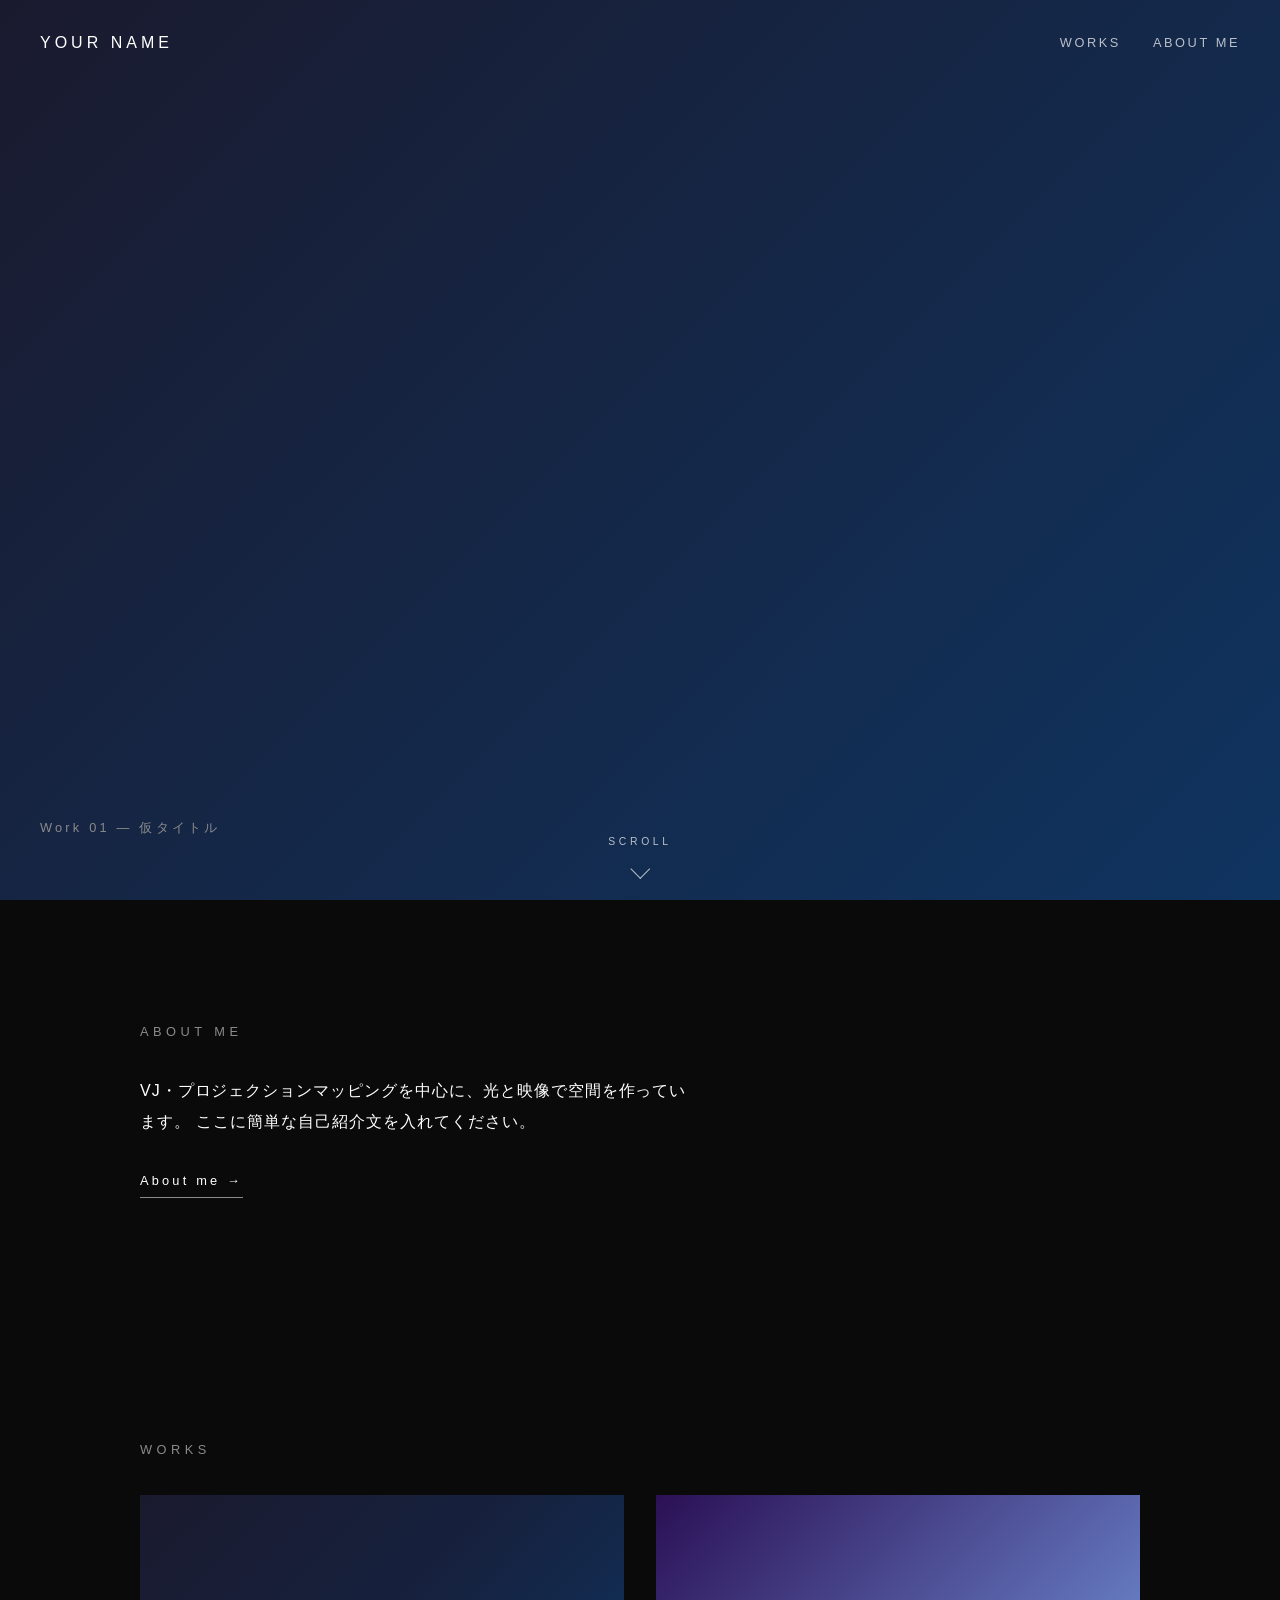
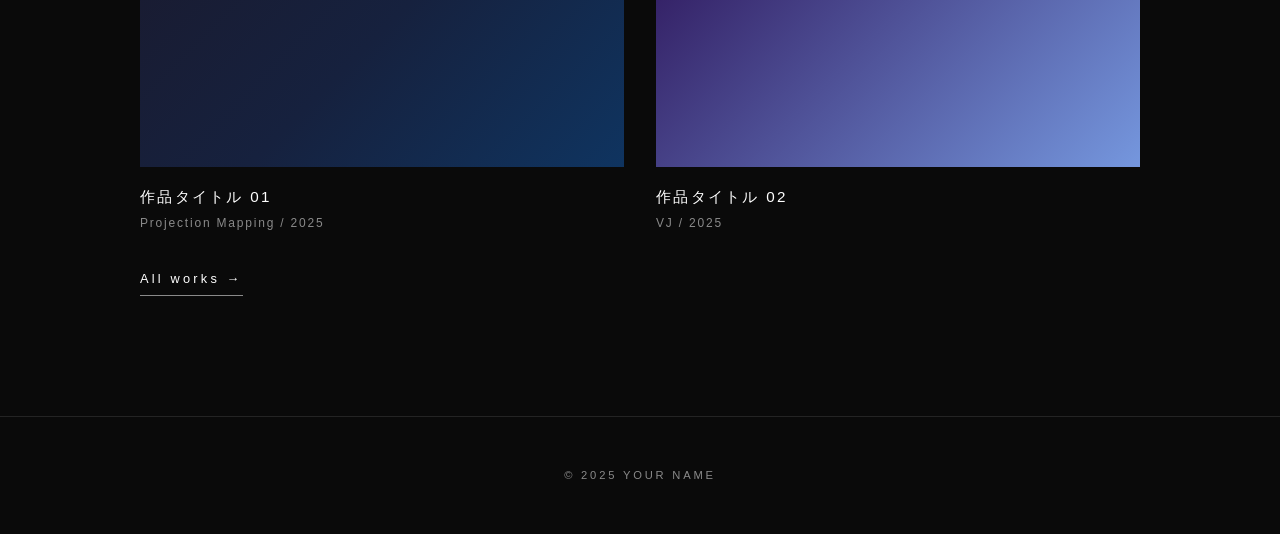
==== index.html @ 21ed49b5 "Add portfolio site (VJ / projection mapping) Co-Authored-By: Claude Sonnet 5.5 <noreply@anthropic.co" ====
<!DOCTYPE html>
<html lang="ja">
<head>
  <meta charset="UTF-8">
  <meta name="viewport" content="width=device-width, initial-scale=1">
  <!-- ▼ ページタイトル（ブラウザのタブに表示） -->
  <title>YOUR NAME | VJ / Projection Mapping / Art</title>
  <link rel="stylesheet" href="style.css">
</head>
<body>

  <!-- ===== ヘッダー =====
       名前とメニュー。名前は全ページ共通なので、変えるときは3ファイルとも直してください -->
  <header class="site-header">
    <a href="index.html" class="site-name">YOUR NAME</a>
    <nav class="site-nav">
      <a href="works.html">Works</a>
      <a href="about.html">About me</a>
    </nav>
  </header>

  <!-- ===== ヒーロー（スライド） =====
       スライドを増やすときは <div class="slide"> ～ </div> をコピーして追加。
       最初の1枚だけ class に "active" を付けます。
       本物の画像にするなら style の background を
       background: url("images/slide1.jpg") center/cover;
       に差し替えてください。 -->
  <section class="hero">
    <div class="slide active" style="background: linear-gradient(135deg, #1a1a2e, #0f3460);">
      <p class="slide-caption">Work 01 — 仮タイトル</p>
    </div>
    <div class="slide" style="background: linear-gradient(135deg, #2b1055, #7597de);">
      <p class="slide-caption">Work 02 — 仮タイトル</p>
    </div>
    <div class="slide" style="background: linear-gradient(135deg, #000000, #434343);">
      <p class="slide-caption">Work 03 — 仮タイトル</p>
    </div>

    <!-- スクロールを促す表示。クリックで次のセクションへ移動します。
         文字を変えるときは "Scroll" の部分を書き換えてください -->
    <a href="#about" class="scroll-hint" aria-label="下にスクロール">
      <span>Scroll</span>
      <span class="scroll-arrow"></span>
    </a>
  </section>

  <main>
    <!-- ===== 自己紹介（短め） ===== -->
    <section class="section" id="about">
      <h2 class="section-title">About me</h2>
      <!-- ▼ ここの文章を自分の紹介文に書き換え -->
      <p>
        VJ・プロジェクションマッピングを中心に、光と映像で空間を作っています。
        ここに簡単な自己紹介文を入れてください。
      </p>
      <a href="about.html" class="more-link">About me →</a>
    </section>

    <!-- ===== Works（抜粋） ===== -->
    <section class="section">
      <h2 class="section-title">Works</h2>
      <div class="works-grid">
        <!-- 作品を増やすときは <a class="work-card"> ～ </a> をコピー -->
        <!-- href の ?id= は works-data.js の id に合わせます -->
        <a href="work.html?id=work-01" class="work-card">
          <div class="work-thumb"><div class="ph-1"></div></div>
          <p class="work-title">作品タイトル 01</p>
          <p class="work-meta">Projection Mapping / 2025</p>
        </a>
        <a href="work.html?id=work-02" class="work-card">
          <div class="work-thumb"><div class="ph-2"></div></div>
          <p class="work-title">作品タイトル 02</p>
          <p class="work-meta">VJ / 2025</p>
        </a>
      </div>
      <a href="works.html" class="more-link">All works →</a>
    </section>
  </main>

  <footer class="site-footer">
    <!-- ▼ コピーライトの名前を変更 -->
    © 2025 YOUR NAME
  </footer>

  <script src="script.js"></script>
</body>
</html>
---- style.css ----
/* ==========================================================
   共通スタイル（全ページで読み込まれます）
   ========================================================== */

/* ---------- 色・フォントの設定 ----------
   ここを書き換えるとサイト全体の雰囲気が変わります */
:root {
  --bg: #0a0a0a;        /* 背景色 */
  --text: #ffffff;      /* 文字色 */
  --muted: #8a8a8a;     /* 薄い文字色（補足テキスト用） */
  --line: #242424;      /* 区切り線の色 */
  --max-width: 1080px;  /* コンテンツの最大幅 */
}

* { box-sizing: border-box; margin: 0; padding: 0; }

body {
  background: var(--bg);
  color: var(--text);
  font-family: "Helvetica Neue", Arial, "Hiragino Sans", "Yu Gothic", sans-serif;
  font-weight: 300;
  line-height: 1.9;
  letter-spacing: 0.06em;
}

a { color: inherit; text-decoration: none; }
img { max-width: 100%; display: block; }

/* ---------- ヘッダー ---------- */
.site-header {
  position: absolute;      /* ヒーローの上に重ねる */
  top: 0; left: 0; right: 0;
  z-index: 10;
  display: flex;
  justify-content: space-between;
  align-items: center;
  padding: 28px 40px;
}
/* 下層ページ（works / about）ではヘッダーを通常配置にする */
.site-header.static { position: static; }

.site-name { font-size: 1rem; letter-spacing: 0.25em; }

.site-nav { display: flex; gap: 32px; }
.site-nav a {
  font-size: 0.8rem;
  letter-spacing: 0.2em;
  text-transform: uppercase;
  opacity: 0.7;
  transition: opacity 0.3s;
}
.site-nav a:hover, .site-nav a.current { opacity: 1; }

/* ---------- ヒーロー（スライド） ---------- */
.hero {
  position: relative;
  height: 100vh;
  min-height: 480px;
  overflow: hidden;
}
.slide {
  position: absolute;
  inset: 0;
  opacity: 0;
  transition: opacity 2s ease;   /* フェードの速さ */
  display: flex;
  align-items: flex-end;
  padding: 0 40px 60px;
}
.slide.active { opacity: 1; }

.slide-caption { font-size: 0.8rem; letter-spacing: 0.25em; color: var(--muted); }

/* ---------- スクロール誘導 ----------
   ヒーロー下部中央に「Scroll」と下向き矢印を表示（矢印が上下にふわっと動く） */
html { scroll-behavior: smooth; }  /* クリック時になめらかに移動 */

.scroll-hint {
  position: absolute;
  bottom: 24px;
  left: 50%;
  transform: translateX(-50%);
  z-index: 5;
  display: flex;
  flex-direction: column;
  align-items: center;
  gap: 10px;
  font-size: 0.65rem;
  letter-spacing: 0.35em;
  text-transform: uppercase;
  opacity: 0.7;
}
.scroll-arrow {
  width: 14px;                /* 矢印の大きさ */
  height: 14px;
  border-right: 1px solid var(--text);
  border-bottom: 1px solid var(--text);
  transform: rotate(45deg);   /* 下向きの「V」型にする */
  animation: scroll-bounce 2s ease-in-out infinite;  /* 2s = 動く速さ */
}
@keyframes scroll-bounce {
  0%, 100% { transform: translateY(0) rotate(45deg); opacity: 0.3; }
  50%      { transform: translateY(8px) rotate(45deg); opacity: 1; }
}

/* ---------- セクション共通 ---------- */
.section {
  max-width: var(--max-width);
  margin: 0 auto;
  padding: 120px 40px;
}
.section-title {
  font-size: 0.8rem;
  font-weight: 400;
  letter-spacing: 0.35em;
  text-transform: uppercase;
  color: var(--muted);
  margin-bottom: 32px;
}
.section p { max-width: 560px; }

/* 「もっと見る」リンク */
.more-link {
  display: inline-block;
  margin-top: 32px;
  font-size: 0.8rem;
  letter-spacing: 0.25em;
  padding-bottom: 4px;
  border-bottom: 1px solid var(--muted);
  transition: border-color 0.3s;
}
.more-link:hover { border-color: var(--text); }

/* ---------- 作品グリッド（2列） ---------- */
.works-grid {
  display: grid;
  grid-template-columns: repeat(2, 1fr);  /* ← 列数を変えるならここ */
  gap: 48px 32px;
}
.work-thumb {
  aspect-ratio: 16 / 9;
  overflow: hidden;
}
.work-thumb > * { transition: transform 0.8s ease; }
.work-card:hover .work-thumb > * { transform: scale(1.04); }

.work-title { margin-top: 16px; font-size: 0.95rem; letter-spacing: 0.15em; }
.work-meta  { font-size: 0.75rem; color: var(--muted); letter-spacing: 0.15em; }

/* 仮画像のグラデーション（本物の画像を入れたら不要） */
.ph-1 { width: 100%; height: 100%; background: linear-gradient(135deg, #1a1a2e, #16213e 50%, #0f3460); }
.ph-2 { width: 100%; height: 100%; background: linear-gradient(135deg, #2b1055, #7597de); }
.ph-3 { width: 100%; height: 100%; background: linear-gradient(135deg, #000000, #434343); }

/* ---------- Works：カテゴリリンクとセクション ---------- */
.category-nav {
  display: flex;
  flex-wrap: wrap;
  gap: 12px 32px;
  margin-bottom: 80px;
  padding-bottom: 24px;
  border-bottom: 1px solid var(--line);
}
.category-nav a {
  font-size: 0.8rem;
  letter-spacing: 0.2em;
  color: var(--muted);
  transition: color 0.3s;
}
.category-nav a:hover { color: var(--text); }

.works-section { margin-bottom: 120px; }

/* ---------- 作品詳細ページ ---------- */
#work-detail { padding-top: 40px; }   /* ページ上部の余白（詰めて1画面に収める） */
.detail-title { margin: 8px 0 24px; }

/* 映像（16:9の枠） */
.detail-video { aspect-ratio: 16 / 9; background: #111; margin-bottom: 24px; }

/* PC表示：画面の高さに合わせて映像を小さくし、
   作品名・映像・Period・Client が1画面に収まるようにする。
   340px は「映像以外の部分の高さ」の目安。Periodが見切れるなら大きく、
   映像をもっと大きくしたいなら小さくしてください。480px は映像の最小幅 */
@media (min-width: 900px) {
  .detail-video { width: min(100%, max(480px, calc((100vh - 340px) * 16 / 9))); }
}
.detail-video iframe { width: 100%; height: 100%; border: 0; }
.video-empty {
  height: 100%;
  display: flex;
  align-items: center;
  justify-content: center;
  font-size: 0.75rem;
  letter-spacing: 0.3em;
  color: var(--muted);
}

/* 時期・クライアント */
.detail-info {
  display: flex;
  flex-wrap: wrap;
  gap: 24px 64px;
  margin-bottom: 96px;
  padding-bottom: 32px;
  border-bottom: 1px solid var(--line);
}
.detail-info dt { font-size: 0.7rem; letter-spacing: 0.3em; color: var(--muted); text-transform: uppercase; }
.detail-info dd { font-size: 0.95rem; }

.detail-desc p + p { margin-top: 1.2em; }

/* 写真（2列。1列にしたいときは 1fr だけにする） */
.detail-photos {
  display: grid;
  grid-template-columns: repeat(2, 1fr);
  gap: 16px;
}
.detail-photos img,
.detail-photos > div { width: 100%; aspect-ratio: 3 / 2; object-fit: cover; }

/* 使用スキルのタグ */
.tag-list { list-style: none; display: flex; flex-wrap: wrap; gap: 12px; }
.tag-list li {
  font-size: 0.8rem;
  padding: 4px 16px;
  border: 1px solid var(--line);
  letter-spacing: 0.15em;
}

/* 前後の作品へのリンク */
.detail-nav {
  display: flex;
  justify-content: space-between;
  gap: 16px;
  margin-top: 120px;
  padding-top: 32px;
  border-top: 1px solid var(--line);
  font-size: 0.8rem;
  letter-spacing: 0.15em;
}
.detail-nav a { color: var(--muted); transition: color 0.3s; }
.detail-nav a:hover { color: var(--text); }

/* ---------- 下層ページの見出し ---------- */
.page-title {
  font-size: 1.6rem;
  font-weight: 300;
  letter-spacing: 0.3em;
  margin-bottom: 64px;
}

/* ---------- About：スキル一覧 ---------- */
.skill-list { list-style: none; border-top: 1px solid var(--line); max-width: 560px; }
.skill-list li {
  display: flex;
  justify-content: space-between;
  padding: 16px 0;
  border-bottom: 1px solid var(--line);
  font-size: 0.9rem;
}
.skill-list span { color: var(--muted); font-size: 0.8rem; }

.about-block { margin-bottom: 96px; }

/* ---------- フッター ---------- */
.site-footer {
  padding: 48px 40px;
  text-align: center;
  font-size: 0.7rem;
  letter-spacing: 0.25em;
  color: var(--muted);
  border-top: 1px solid var(--line);
}

/* ---------- スマホ対応 ---------- */
@media (max-width: 640px) {
  .site-header { padding: 20px; }
  .site-nav { gap: 20px; }
  .section { padding: 80px 20px; }
  .slide { padding: 0 20px 40px; }
  .works-grid { grid-template-columns: 1fr; }  /* スマホでは1列 */
  .detail-photos { grid-template-columns: 1fr; }
  .detail-nav { flex-direction: column; text-align: center; }
}
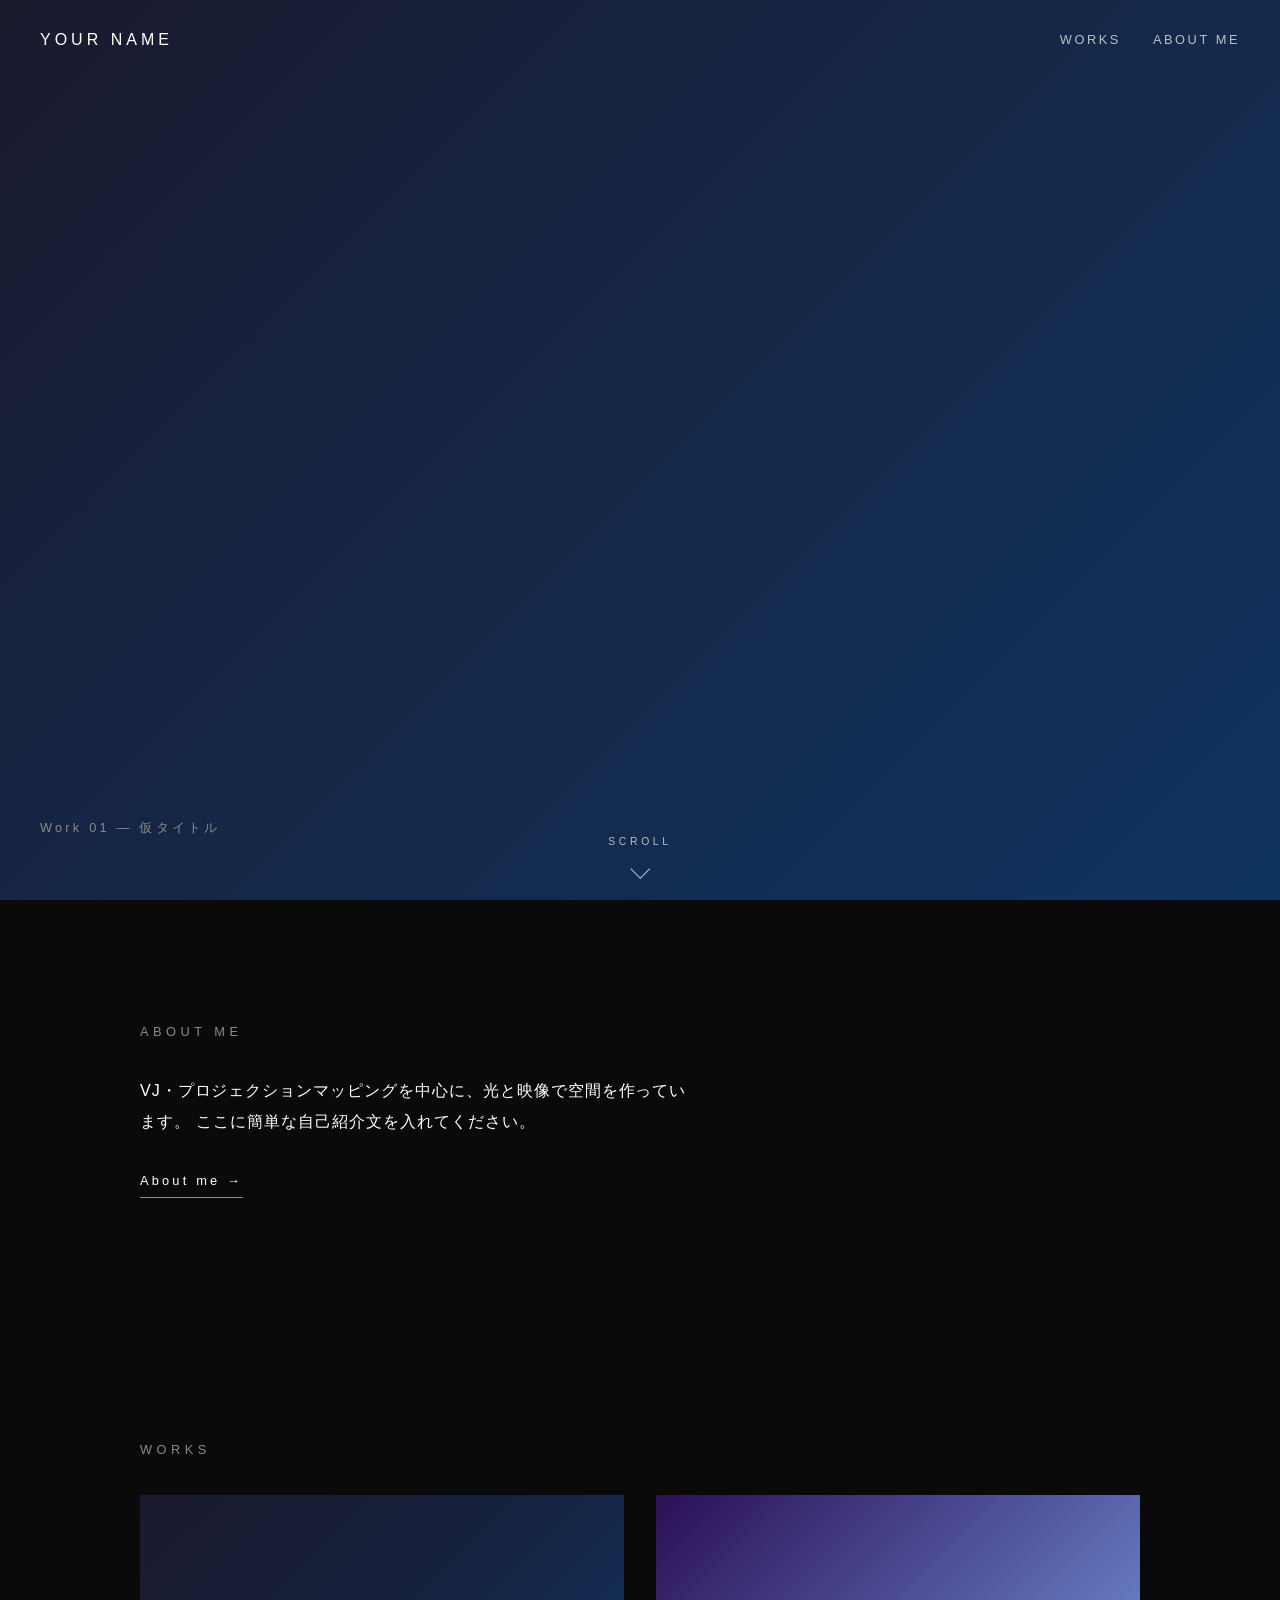
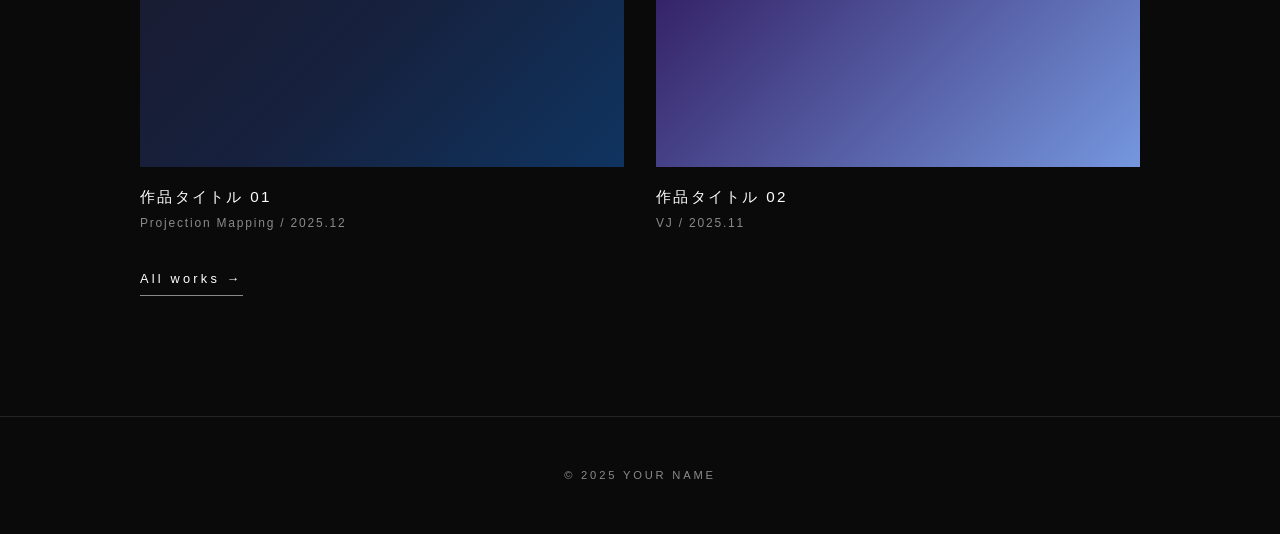
==== commit b3edebde: "Add detail pages, fixed header, hamburger menu, data-driven images - Works: one-screen fit, category" ====
--- a/index.html
+++ b/index.html
@@ -10,31 +10,23 @@
 <body>
 
   <!-- ===== ヘッダー =====
-       名前とメニュー。名前は全ページ共通なので、変えるときは3ファイルとも直してください -->
+       名前とメニュー。名前は全ページ共通なので、変えるときは index / works / about / work の4ファイルとも直してください -->
   <header class="site-header">
     <a href="index.html" class="site-name">YOUR NAME</a>
     <nav class="site-nav">
       <a href="works.html">Works</a>
       <a href="about.html">About me</a>
     </nav>
+    <!-- ハンバーガーボタン（モバイルのみ表示） -->
+    <button class="menu-toggle" aria-label="メニューを開く" aria-expanded="false">
+      <span></span><span></span>
+    </button>
   </header>
 
   <!-- ===== ヒーロー（スライド） =====
-       スライドを増やすときは <div class="slide"> ～ </div> をコピーして追加。
-       最初の1枚だけ class に "active" を付けます。
-       本物の画像にするなら style の background を
-       background: url("images/slide1.jpg") center/cover;
-       に差し替えてください。 -->
+       スライドの中身（画像・キャプション）は works-data.js の SLIDES で編集します。
+       ここには書かなくてOK（script.js が自動で作ります） -->
   <section class="hero">
-    <div class="slide active" style="background: linear-gradient(135deg, #1a1a2e, #0f3460);">
-      <p class="slide-caption">Work 01 — 仮タイトル</p>
-    </div>
-    <div class="slide" style="background: linear-gradient(135deg, #2b1055, #7597de);">
-      <p class="slide-caption">Work 02 — 仮タイトル</p>
-    </div>
-    <div class="slide" style="background: linear-gradient(135deg, #000000, #434343);">
-      <p class="slide-caption">Work 03 — 仮タイトル</p>
-    </div>
 
     <!-- スクロールを促す表示。クリックで次のセクションへ移動します。
          文字を変えるときは "Scroll" の部分を書き換えてください -->
@@ -59,20 +51,9 @@
     <!-- ===== Works（抜粋） ===== -->
     <section class="section">
       <h2 class="section-title">Works</h2>
-      <div class="works-grid">
-        <!-- 作品を増やすときは <a class="work-card"> ～ </a> をコピー -->
-        <!-- href の ?id= は works-data.js の id に合わせます -->
-        <a href="work.html?id=work-01" class="work-card">
-          <div class="work-thumb"><div class="ph-1"></div></div>
-          <p class="work-title">作品タイトル 01</p>
-          <p class="work-meta">Projection Mapping / 2025</p>
-        </a>
-        <a href="work.html?id=work-02" class="work-card">
-          <div class="work-thumb"><div class="ph-2"></div></div>
-          <p class="work-title">作品タイトル 02</p>
-          <p class="work-meta">VJ / 2025</p>
-        </a>
-      </div>
+      <!-- 作品カードは works-data.js の WORKS の先頭から自動で表示されます
+           （表示する数は script.js の HOME_WORKS_COUNT） -->
+      <div class="works-grid" id="home-works"></div>
       <a href="works.html" class="more-link">All works →</a>
     </section>
   </main>
@@ -82,6 +63,8 @@
     © 2025 YOUR NAME
   </footer>
 
+  <script src="works-data.js"></script>
+  <script src="menu.js"></script>
   <script src="script.js"></script>
 </body>
 </html>
--- a/style.css
+++ b/style.css
@@ -10,6 +10,7 @@
   --muted: #8a8a8a;     /* 薄い文字色（補足テキスト用） */
   --line: #242424;      /* 区切り線の色 */
   --max-width: 1080px;  /* コンテンツの最大幅 */
+  --header-h: 80px;     /* 固定ヘッダーの高さ */
 }
 
 * { box-sizing: border-box; margin: 0; padding: 0; }
@@ -28,16 +29,24 @@
 
 /* ---------- ヘッダー ---------- */
 .site-header {
-  position: absolute;      /* ヒーローの上に重ねる */
+  position: fixed;         /* 画面上部に固定（スクロールしてもついてくる） */
   top: 0; left: 0; right: 0;
-  z-index: 10;
+  z-index: 100;
   display: flex;
   justify-content: space-between;
   align-items: center;
-  padding: 28px 40px;
-}
-/* 下層ページ（works / about）ではヘッダーを通常配置にする */
-.site-header.static { position: static; }
+  height: var(--header-h);
+  padding: 0 40px;
+  transition: background 0.4s;
+}
+/* トップページ：最初は透明でヒーローに重ね、スクロールしたら背景色が付く
+   （.scrolled は script.js が付け外しします） */
+.site-header.scrolled { background: rgba(10, 10, 10, 0.9); }
+
+/* 下層ページ（works / about / work）：常に背景色を付けて、下の内容が透けないようにする */
+.site-header.static { background: var(--bg); border-bottom: 1px solid var(--line); }
+/* 固定ヘッダーの高さ分、下層ページの本文を下げる */
+.site-header.static + main { margin-top: var(--header-h); }
 
 .site-name { font-size: 1rem; letter-spacing: 0.25em; }
 
@@ -50,6 +59,10 @@
   transition: opacity 0.3s;
 }
 .site-nav a:hover, .site-nav a.current { opacity: 1; }
+
+/* ---------- ハンバーガーメニュー ----------
+   PCでは非表示。スマホ幅（下の @media）で表示されます */
+.menu-toggle { display: none; }
 
 /* ---------- ヒーロー（スライド） ---------- */
 .hero {
@@ -170,6 +183,34 @@
 .category-nav a:hover { color: var(--text); }
 
 .works-section { margin-bottom: 120px; }
+
+/* カテゴリリンクで移動したとき、見出しの上に余白を残す
+   （数字を大きくすると余白が増えます） */
+.works-section { scroll-margin-top: calc(var(--header-h) + 60px); }  /* 固定ヘッダー分 + 余白 */
+
+/* ---------- Works：1画面に収める（PCのみ） ----------
+   最初の画面に「見出し・カテゴリリンク・All の1段目と2段目」が
+   ぴったり収まるようにサムネイルの高さを画面の高さから計算します。
+   --fit-offset は「サムネイル以外の部分の高さ」の合計（目安）。
+     ・2段目が画面からはみ出す → 数字を大きく（例 560px）
+     ・下に余白が余る           → 数字を小さく（例 460px）
+   140px は サムネイルの最低の高さ（小さい画面で潰れないように） */
+@media (min-width: 900px) {
+  .works-page { padding-top: 40px; }
+  .works-page .page-title { margin-bottom: 24px; }
+  .works-page .category-nav { margin-bottom: 32px; padding-bottom: 16px; }
+  .works-page #all .section-title { margin-bottom: 20px; }
+  .works-page #works-all { row-gap: 32px; }
+
+  .works-page #works-all {
+    --fit-offset: 510px;
+  }
+  .works-page #works-all .work-thumb {
+    aspect-ratio: auto;
+    height: max(140px, calc((100vh - var(--fit-offset)) / 2));
+  }
+  .works-page #works-all .work-thumb img { width: 100%; height: 100%; object-fit: cover; }
+}
 
 /* ---------- 作品詳細ページ ---------- */
 #work-detail { padding-top: 40px; }   /* ページ上部の余白（詰めて1画面に収める） */
@@ -275,8 +316,54 @@
 
 /* ---------- スマホ対応 ---------- */
 @media (max-width: 640px) {
-  .site-header { padding: 20px; }
-  .site-nav { gap: 20px; }
+  :root { --header-h: 64px; }
+  .site-header { padding: 0 20px; }
+
+  /* ハンバーガーボタン（2本線 → 開くと×になる） */
+  .menu-toggle {
+    display: block;
+    position: relative;
+    z-index: 2;              /* メニュー画面より手前に出す */
+    width: 32px;
+    height: 32px;
+    background: none;
+    border: 0;
+    cursor: pointer;
+  }
+  .menu-toggle span {
+    position: absolute;
+    left: 4px;
+    width: 24px;
+    height: 1px;
+    background: var(--text);
+    transition: transform 0.3s, top 0.3s;
+  }
+  .menu-toggle span:nth-child(1) { top: 12px; }
+  .menu-toggle span:nth-child(2) { top: 20px; }
+  .menu-toggle.open span:nth-child(1) { top: 16px; transform: rotate(45deg); }
+  .menu-toggle.open span:nth-child(2) { top: 16px; transform: rotate(-45deg); }
+
+  /* 名前もメニュー画面より手前に */
+  .site-name { position: relative; z-index: 2; }
+
+  /* メニュー本体：全画面に広がって中央にリンクを縦に並べる */
+  .site-nav {
+    position: fixed;
+    inset: 0;
+    z-index: 1;
+    flex-direction: column;
+    align-items: center;
+    justify-content: center;
+    gap: 40px;
+    background: var(--bg);
+    opacity: 0;
+    pointer-events: none;     /* 閉じている間はクリックを通す */
+    transition: opacity 0.4s;
+  }
+  .site-nav.open { opacity: 1; pointer-events: auto; }
+  .site-nav a { font-size: 1rem; opacity: 1; }
+
+  body.menu-open { overflow: hidden; }  /* メニュー表示中は背景をスクロールさせない */
   .section { padding: 80px 20px; }
   .slide { padding: 0 20px 40px; }
   .works-grid { grid-template-columns: 1fr; }  /* スマホでは1列 */
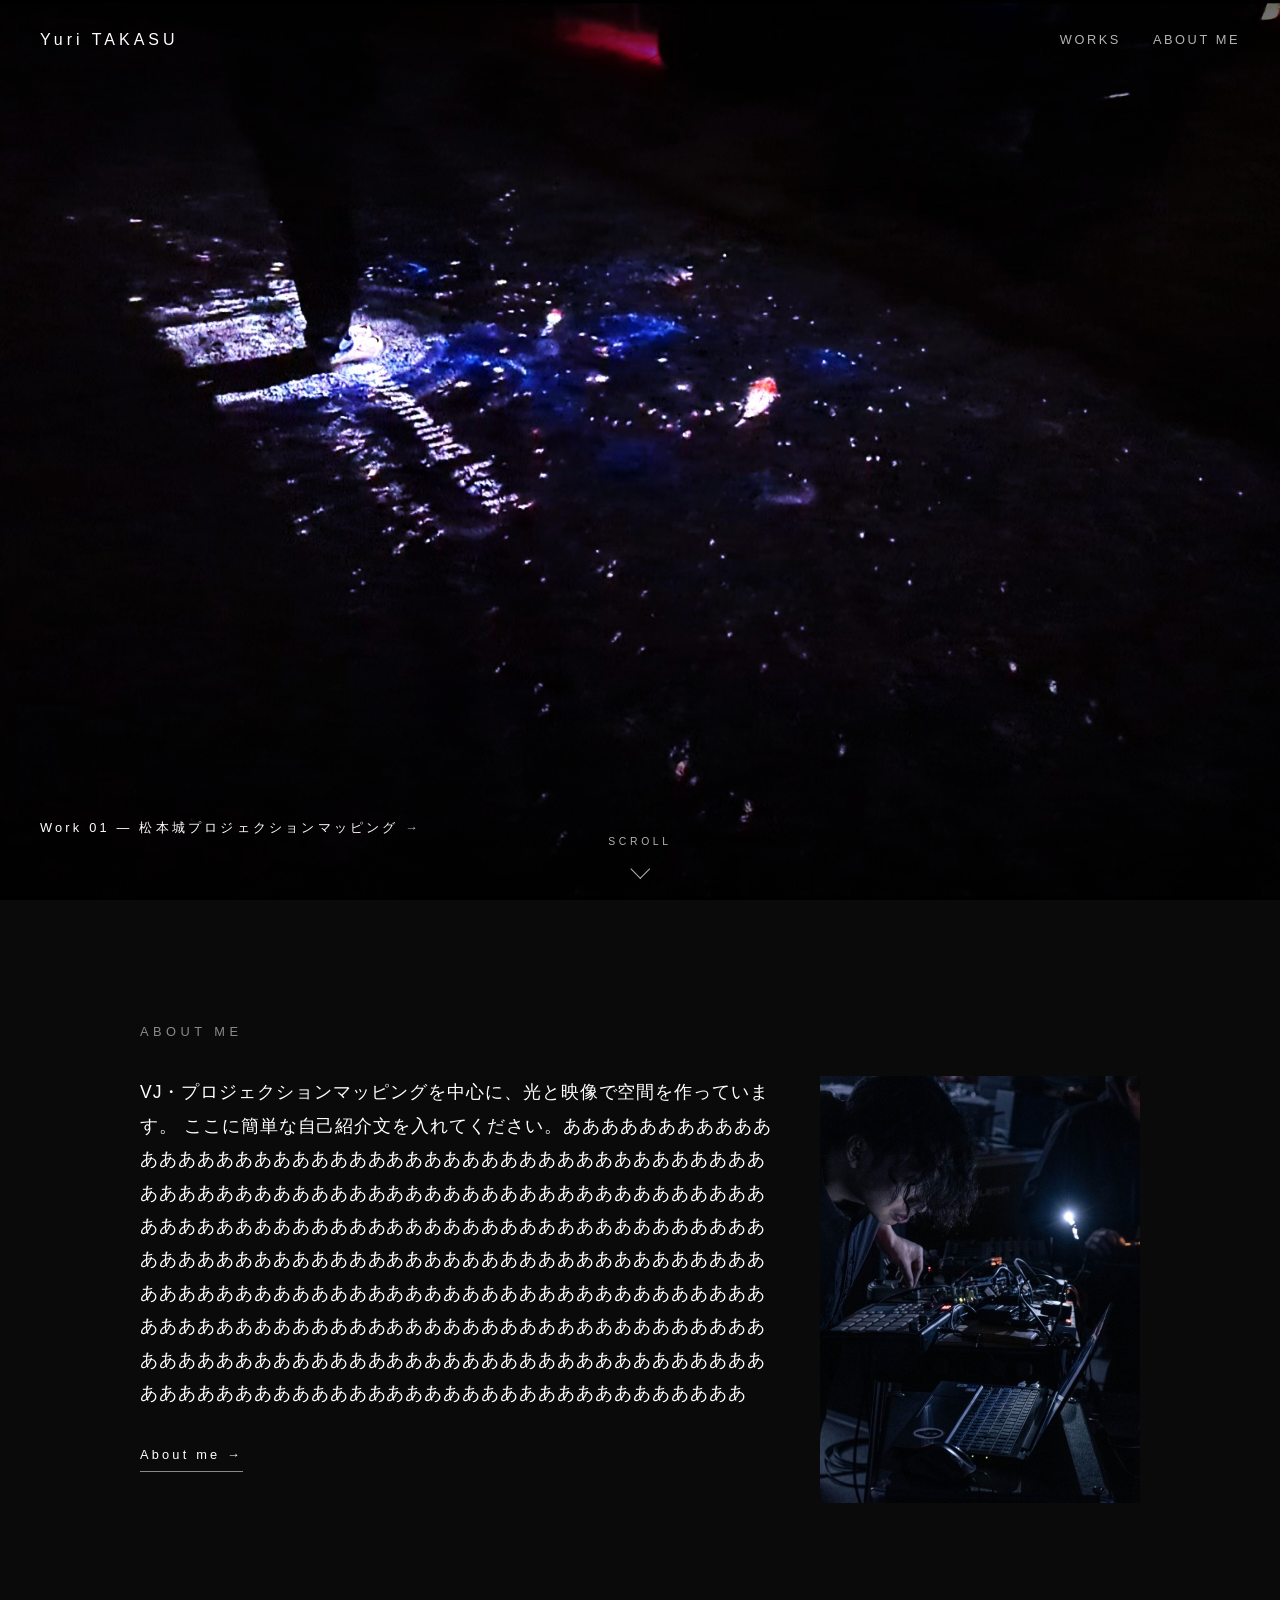
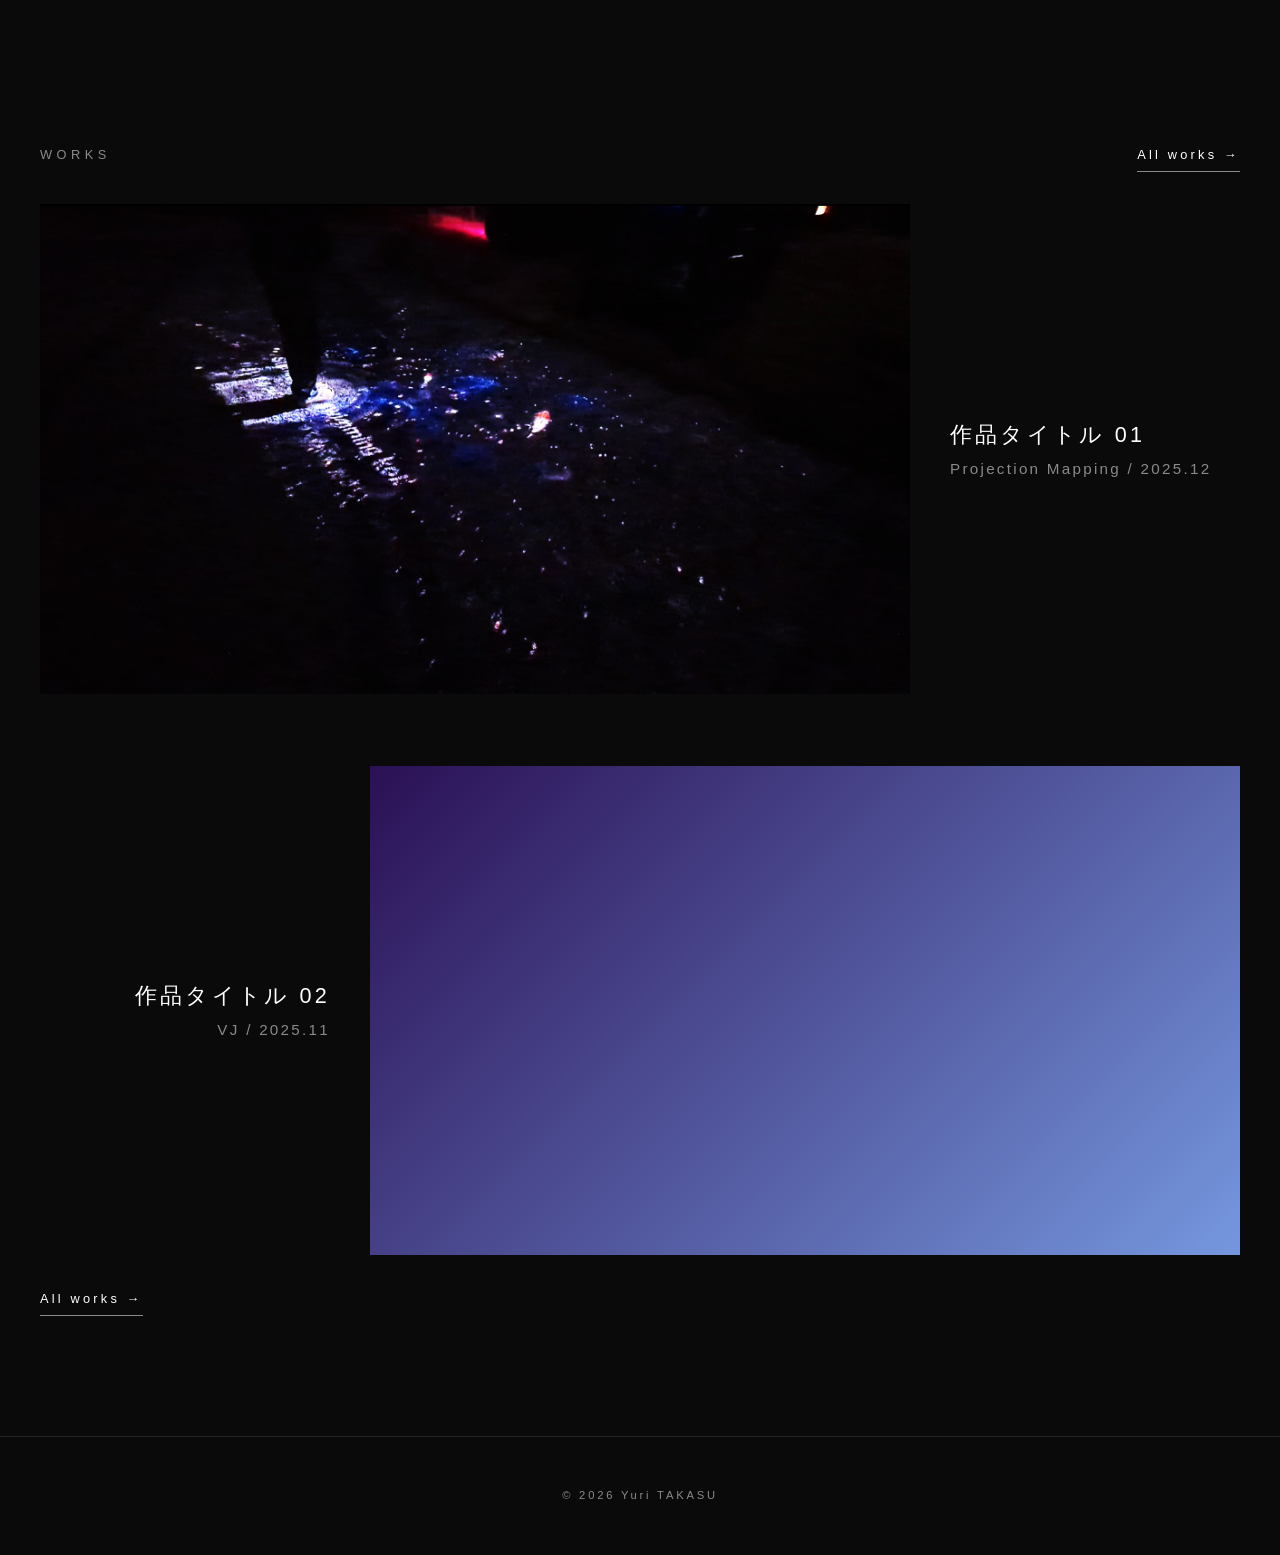
==== commit 9029f3c8: "Add site.js config, profile image, zigzag works on home, Type label - site.js: site name/year/taglin" ====
--- a/index.html
+++ b/index.html
@@ -4,15 +4,15 @@
   <meta charset="UTF-8">
   <meta name="viewport" content="width=device-width, initial-scale=1">
   <!-- ▼ ページタイトル（ブラウザのタブに表示） -->
-  <title>YOUR NAME | VJ / Projection Mapping / Art</title>
+  <title>YOUR NAME | VJ / Projection Mapping / Art</title>  <!-- 中身は site.js の name / tagline で置き換わります -->
   <link rel="stylesheet" href="style.css">
 </head>
 <body>
 
   <!-- ===== ヘッダー =====
-       名前とメニュー。名前は全ページ共通なので、変えるときは index / works / about / work の4ファイルとも直してください -->
+       名前とメニュー。名前は site.js の name で一括変更できます（ここは触らなくてOK） -->
   <header class="site-header">
-    <a href="index.html" class="site-name">YOUR NAME</a>
+    <a href="index.html" class="site-name" data-site="name">YOUR NAME</a>
     <nav class="site-nav">
       <a href="works.html">Works</a>
       <a href="about.html">About me</a>
@@ -40,29 +40,42 @@
     <!-- ===== 自己紹介（短め） ===== -->
     <section class="section" id="about">
       <h2 class="section-title">About me</h2>
-      <!-- ▼ ここの文章を自分の紹介文に書き換え -->
-      <p>
-        VJ・プロジェクションマッピングを中心に、光と映像で空間を作っています。
-        ここに簡単な自己紹介文を入れてください。
-      </p>
-      <a href="about.html" class="more-link">About me →</a>
+      <!-- 左：文章 / 右：プロフィール画像（About meページと同じ images/profile.jpg） -->
+      <div class="profile profile-reverse">
+        <div class="profile-text">
+          <!-- ▼ ここの文章を自分の紹介文に書き換え -->
+          <p>
+            VJ・プロジェクションマッピングを中心に、光と映像で空間を作っています。
+            ここに簡単な自己紹介文を入れてください。ああああああああああああああああああああああああああああああああああああああああああああああああああああああああああああああああああああああああああああああああああああああああああああああああああああああああああああああああああああああああああああああああああああああああああああああああああああああああああああああああああああああああああああああああああああああああああああああああああああああああああああああああああああああああああああああああああああああああああああああああああああああああああああああああああああああああああああああああああ
+          </p>
+          <a href="about.html" class="more-link">About me →</a>
+        </div>
+        <img src="images/profile.jpg" alt="プロフィール画像" class="profile-img">
+      </div>
     </section>
 
     <!-- ===== Works（抜粋） ===== -->
-    <section class="section">
-      <h2 class="section-title">Works</h2>
+    <!-- section-wide：Works だけ横幅を広げて、作品を大きく見せる（幅は style.css の .section-wide） -->
+    <section class="section section-wide">
+      <!-- 見出しと「All works」を横並びにする行 -->
+      <div class="section-head">
+        <h2 class="section-title">Works</h2>
+        <a href="works.html" class="more-link">All works →</a>
+      </div>
       <!-- 作品カードは works-data.js の WORKS の先頭から自動で表示されます
            （表示する数は script.js の HOME_WORKS_COUNT） -->
       <div class="works-grid" id="home-works"></div>
+      <!-- 作品の下にも同じリンクを置く -->
       <a href="works.html" class="more-link">All works →</a>
     </section>
   </main>
 
-  <footer class="site-footer">
-    <!-- ▼ コピーライトの名前を変更 -->
+  <!-- コピーライトの名前と年は site.js で一括変更できます -->
+  <footer class="site-footer" data-site="copyright">
     © 2025 YOUR NAME
   </footer>
 
+  <script src="site.js"></script>
   <script src="works-data.js"></script>
   <script src="menu.js"></script>
   <script src="script.js"></script>
--- a/style.css
+++ b/style.css
@@ -82,7 +82,37 @@
 }
 .slide.active { opacity: 1; }
 
-.slide-caption { font-size: 0.8rem; letter-spacing: 0.25em; color: var(--muted); }
+/* 重なっているスライドのうち、表示中の1枚だけをクリックできるようにする */
+.slide { pointer-events: none; }
+.slide.active { pointer-events: auto; }
+.slide-link { cursor: pointer; }
+/* リンク付きスライドのタイトルの後ろに矢印を出す */
+.slide-link .slide-caption::after { content: "  →"; opacity: 0.7; transition: margin 0.3s; }
+.slide-link:hover .slide-caption::after { margin-left: 8px; opacity: 1; }
+
+/* 座布団：画像の上下に黒のグラデーションを重ねて、
+   ヘッダー（上）と作品タイトル・Scroll（下）を読みやすくする。
+   濃さは rgba の最後の数字（0〜1）で調整。大きいほど濃くなります。
+   25% / 60% は、上下それぞれ画面のどこまで暗くするか */
+.slide::before {
+  content: "";
+  position: absolute;
+  inset: 0;
+  background: linear-gradient(
+    to bottom,
+    rgba(0, 0, 0, 0.6) 0%,
+    rgba(0, 0, 0, 0) 25%,
+    rgba(0, 0, 0, 0) 60%,
+    rgba(0, 0, 0, 0.7) 100%
+  );
+}
+
+.slide-caption {
+  position: relative;       /* 座布団より手前に出す */
+  font-size: 0.8rem;
+  letter-spacing: 0.25em;
+  color: var(--text);       /* 画像の上でも読めるよう白に */
+}
 
 /* ---------- スクロール誘導 ----------
    ヒーロー下部中央に「Scroll」と下向き矢印を表示（矢印が上下にふわっと動く） */
@@ -165,22 +195,95 @@
 .ph-2 { width: 100%; height: 100%; background: linear-gradient(135deg, #2b1055, #7597de); }
 .ph-3 { width: 100%; height: 100%; background: linear-gradient(135deg, #000000, #434343); }
 
+/* ---------- トップページの Works を大きく ----------
+   横幅を広げる（通常は var(--max-width) = 1080px）。もっと大きくしたいときは数字を増やす */
+.section-wide { max-width: 1600px; }
+/* 作品を横並びではなく、横長の画像を縦に1枚ずつ並べる */
+#home-works { grid-template-columns: 1fr; gap: 72px; }       /* 1fr = 1列 */
+#home-works .work-thumb { aspect-ratio: 16 / 9; }            /* 画像の比率 */
+
+/* ジグザグ配置：画像とテキストを横に並べ、1つおきに左右を入れ替える
+   （スマホでは普通の縦並びに戻る） */
+@media (min-width: 700px) {
+  #home-works .work-card {
+    display: grid;
+    grid-template-columns: 3fr 1fr;     /* 画像:テキスト の幅の比率 */
+    column-gap: 40px;
+    grid-template-rows: 1fr auto auto 1fr;
+  }
+  #home-works .work-thumb { grid-column: 1; grid-row: 1 / -1; }
+  #home-works .work-title { grid-column: 2; grid-row: 2; margin-top: 0; }
+  #home-works .work-meta  { grid-column: 2; grid-row: 3; }
+
+  /* 偶数番目（2つ目、4つ目…）は左右を入れ替える */
+  #home-works .work-card:nth-child(even) { grid-template-columns: 1fr 3fr; }
+  #home-works .work-card:nth-child(even) .work-thumb { grid-column: 2; }
+  #home-works .work-card:nth-child(even) .work-title,
+  #home-works .work-card:nth-child(even) .work-meta { grid-column: 1; text-align: right; }
+}
+/* タイトル・補足の文字を少し大きく */
+#home-works .work-title { font-size: 1.35rem; }
+#home-works .work-meta  { font-size: 0.95rem; }
+
+/* 見出しの横にリンクを置く行（左：見出し／右：リンク） */
+.section-head {
+  display: flex;
+  justify-content: space-between;
+  align-items: baseline;
+  margin-bottom: 32px;
+}
+.section-head .section-title { margin-bottom: 0; }
+.section-head .more-link { margin-top: 0; }
+
 /* ---------- Works：カテゴリリンクとセクション ---------- */
 .category-nav {
   display: flex;
   flex-wrap: wrap;
+  align-items: center;
   gap: 12px 32px;
+  margin-bottom: 20px;
+}
+/* Type は Skill より大きく・明るくして、主役のナビに見せる */
+.category-nav { gap: 14px 40px; margin-bottom: 28px; }
+.category-nav .skill-label { font-size: 0.8rem; color: var(--text); }  /* 「TYPE」ラベル */
+.category-nav a {
+  font-size: 1.05rem;        /* 大きさ（Skill は 0.75rem） */
+  letter-spacing: 0.2em;
+  color: var(--text);        /* 白 */
+  opacity: 0.65;
+  transition: opacity 0.3s;
+}
+.category-nav a:hover { opacity: 1; }
+
+/* スキルの絞り込みボタン */
+.skill-nav {
+  display: flex;
+  flex-wrap: wrap;
+  align-items: center;
+  gap: 10px;
   margin-bottom: 80px;
   padding-bottom: 24px;
   border-bottom: 1px solid var(--line);
 }
-.category-nav a {
-  font-size: 0.8rem;
-  letter-spacing: 0.2em;
+.skill-label { font-size: 0.7rem; letter-spacing: 0.3em; color: var(--muted); text-transform: uppercase; margin-right: 12px; }
+.skill-nav button,
+.tag-list a {
+  font: inherit;
+  font-size: 0.75rem;
+  letter-spacing: 0.15em;
   color: var(--muted);
-  transition: color 0.3s;
-}
-.category-nav a:hover { color: var(--text); }
+  background: none;
+  border: 1px solid var(--line);
+  padding: 2px 14px;
+  cursor: pointer;
+  transition: color 0.3s, border-color 0.3s;
+}
+.skill-nav button:hover,
+.tag-list a:hover,
+.skill-nav button.active { color: var(--text); border-color: var(--text); }
+
+/* 絞り込み中に隠す */
+.is-hidden { display: none !important; }
 
 .works-section { margin-bottom: 120px; }
 
@@ -198,12 +301,13 @@
 @media (min-width: 900px) {
   .works-page { padding-top: 40px; }
   .works-page .page-title { margin-bottom: 24px; }
-  .works-page .category-nav { margin-bottom: 32px; padding-bottom: 16px; }
+  .works-page .category-nav { margin-bottom: 16px; }
+  .works-page .skill-nav { margin-bottom: 32px; padding-bottom: 16px; }
   .works-page #all .section-title { margin-bottom: 20px; }
   .works-page #works-all { row-gap: 32px; }
 
   .works-page #works-all {
-    --fit-offset: 510px;
+    --fit-offset: 560px;
   }
   .works-page #works-all .work-thumb {
     aspect-ratio: auto;
@@ -237,6 +341,64 @@
   color: var(--muted);
 }
 
+/* 再生前の表示：画像 + 細線の再生ボタン（クリックで動画に切り替わる） */
+.video-facade {
+  position: relative;
+  display: block;
+  width: 100%;
+  height: 100%;
+  padding: 0;
+  border: 0;
+  background: #111;
+  color: var(--text);
+  cursor: pointer;
+  overflow: hidden;
+}
+.video-facade img,
+.video-facade > div {
+  position: absolute;
+  inset: 0;
+  width: 100%;
+  height: 100%;
+  object-fit: cover;
+  opacity: 0.8;                 /* 少し暗くしてボタンを見やすく */
+  transition: opacity 0.5s, transform 1.2s ease;
+}
+.video-facade:hover img,
+.video-facade:hover > div { opacity: 1; transform: scale(1.02); }
+
+/* 再生ボタン（丸の細線 + 三角） */
+.play-icon {
+  position: absolute;
+  top: 50%; left: 50%;
+  width: 72px;                  /* ボタンの大きさ */
+  height: 72px;
+  margin: -42px 0 0 -36px;
+  border: 1px solid var(--text);
+  border-radius: 50%;
+  transition: transform 0.4s, background 0.4s;
+}
+.play-icon::after {
+  content: "";
+  position: absolute;
+  top: 50%; left: 50%;
+  margin: -7px 0 0 -4px;
+  border-left: 13px solid var(--text);
+  border-top: 7px solid transparent;
+  border-bottom: 7px solid transparent;
+}
+.video-facade:hover .play-icon { transform: scale(1.1); background: rgba(255, 255, 255, 0.12); }
+
+.play-label {
+  position: absolute;
+  top: 50%; left: 0; right: 0;
+  margin-top: 52px;
+  text-align: center;
+  font-size: 0.65rem;
+  letter-spacing: 0.35em;
+  text-transform: uppercase;
+}
+
 /* 時期・クライアント */
 .detail-info {
   display: flex;
@@ -262,12 +424,9 @@
 
 /* 使用スキルのタグ */
 .tag-list { list-style: none; display: flex; flex-wrap: wrap; gap: 12px; }
-.tag-list li {
-  font-size: 0.8rem;
-  padding: 4px 16px;
-  border: 1px solid var(--line);
-  letter-spacing: 0.15em;
-}
+/* 枠線などは .tag-list a（スキル絞り込みボタンと共通）側で指定 */
+.tag-list li { font-size: 0.8rem; }
+.tag-list a { padding: 4px 16px; display: inline-block; }
 
 /* 前後の作品へのリンク */
 .detail-nav {
@@ -303,6 +462,21 @@
 .skill-list span { color: var(--muted); font-size: 0.8rem; }
 
 .about-block { margin-bottom: 96px; }
+
+/* ---------- About：プロフィール画像 + 文章 ---------- */
+.profile { display: flex; gap: 48px; align-items: flex-start; }
+.profile-img {
+  flex: none;
+  width: 240px;              /* 画像の幅 */
+  aspect-ratio: 3 / 4;       /* 縦長の比率 */
+  object-fit: cover;         /* 枠に合わせて切り抜き */
+  background: #151515;       /* 画像がまだないときの仮の色 */
+}
+.profile-reverse { justify-content: space-between; }  /* トップ用：文章が左、画像が右 */
+.profile-text { flex: 1; }
+.profile-text p { max-width: 560px; }
+/* トップ用：文章を写真側へ広げる（もっと伸ばすなら数字を増やす） */
+.profile-reverse .profile-text p { max-width: 760px; }
 
 /* ---------- フッター ---------- */
 .site-footer {
@@ -367,6 +541,17 @@
   .section { padding: 80px 20px; }
   .slide { padding: 0 20px 40px; }
   .works-grid { grid-template-columns: 1fr; }  /* スマホでは1列 */
+  .profile { flex-direction: column; gap: 24px; }  /* スマホでは画像が文章の上 */
+  .profile-reverse { flex-direction: column-reverse; }  /* トップは文章が先に書いてあるので、順番を逆にして画像を上に */
+  .profile-img { width: 160px; }
   .detail-photos { grid-template-columns: 1fr; }
   .detail-nav { flex-direction: column; text-align: center; }
 }
+
+/* ---------- トップページ：About me を大きく ----------
+   文字・画像を大きくする。数字を増やすともっと大きくなります */
+.profile-reverse .profile-text p { font-size: 1.1rem; max-width: 820px; }
+.profile-reverse .profile-img { width: 320px; }
+@media (max-width: 640px) {
+  .profile-reverse .profile-img { width: 200px; }   /* スマホでは小さめに戻す */
+}
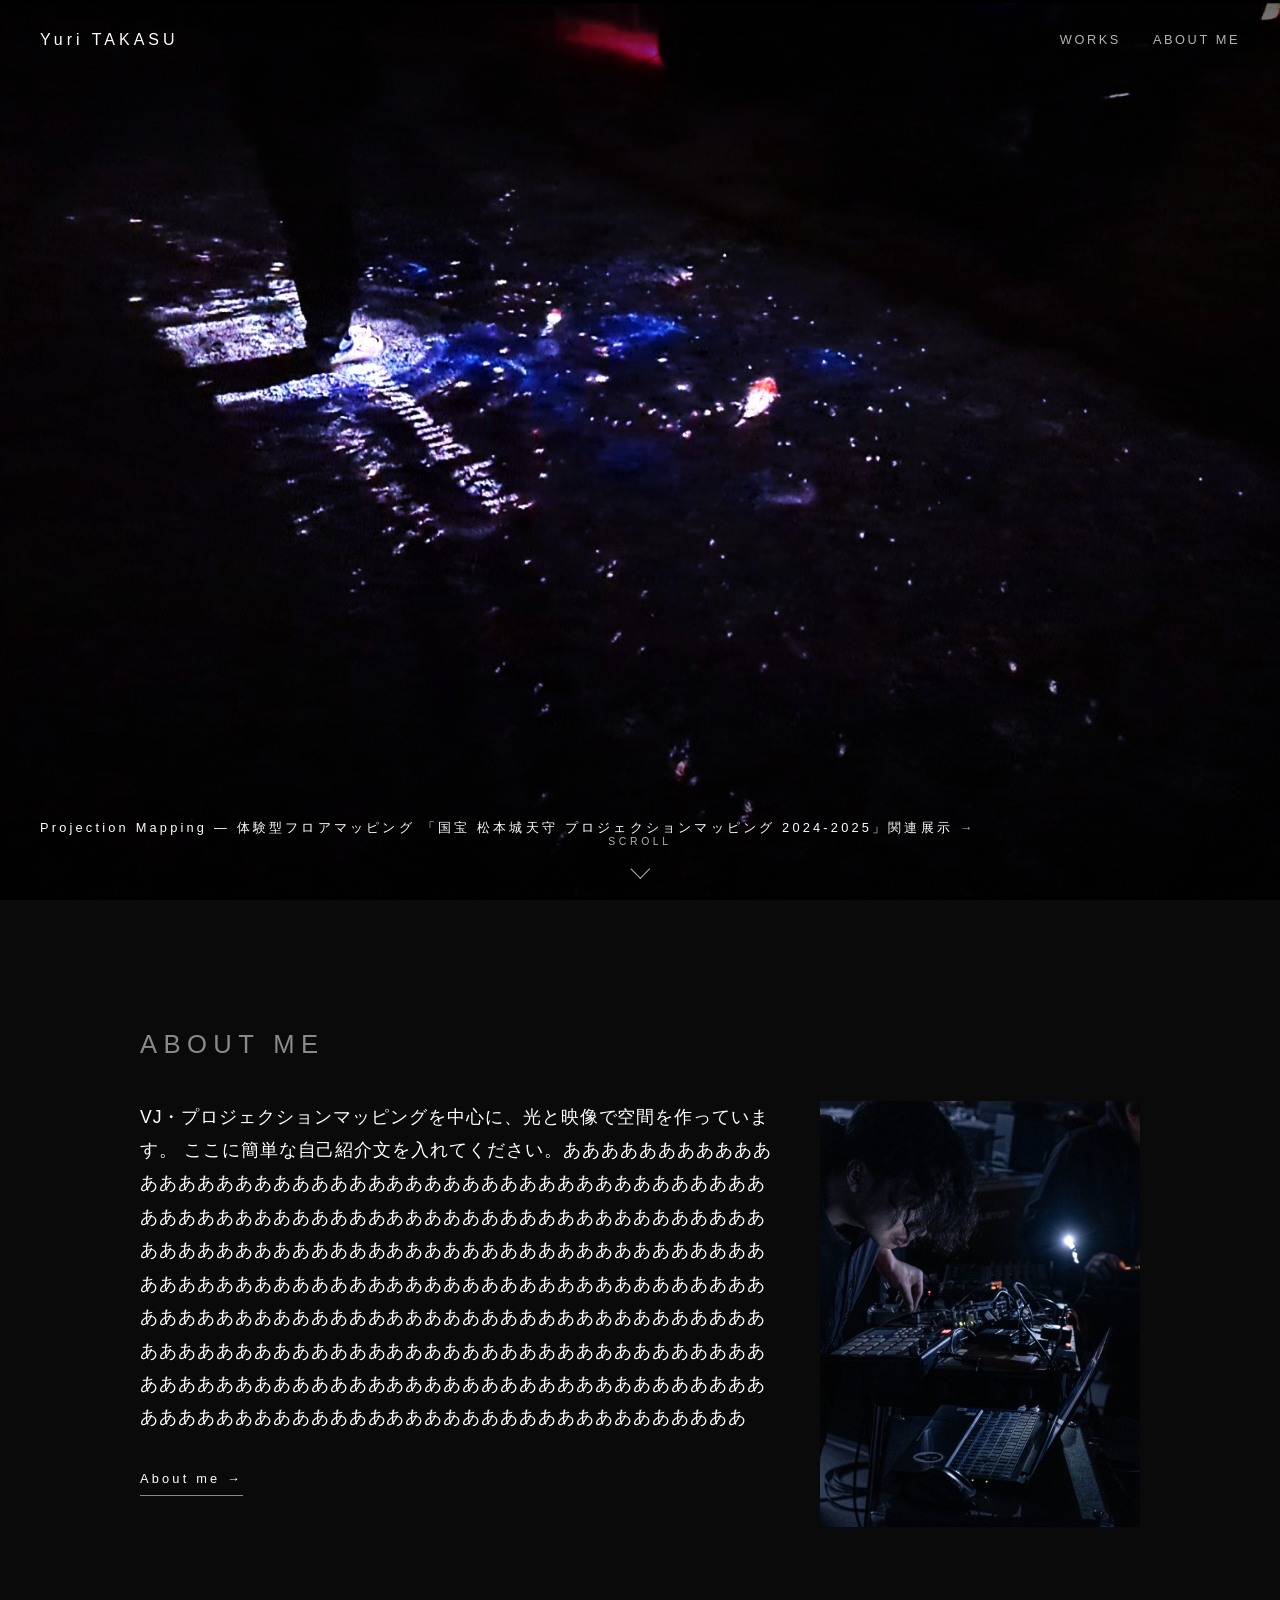
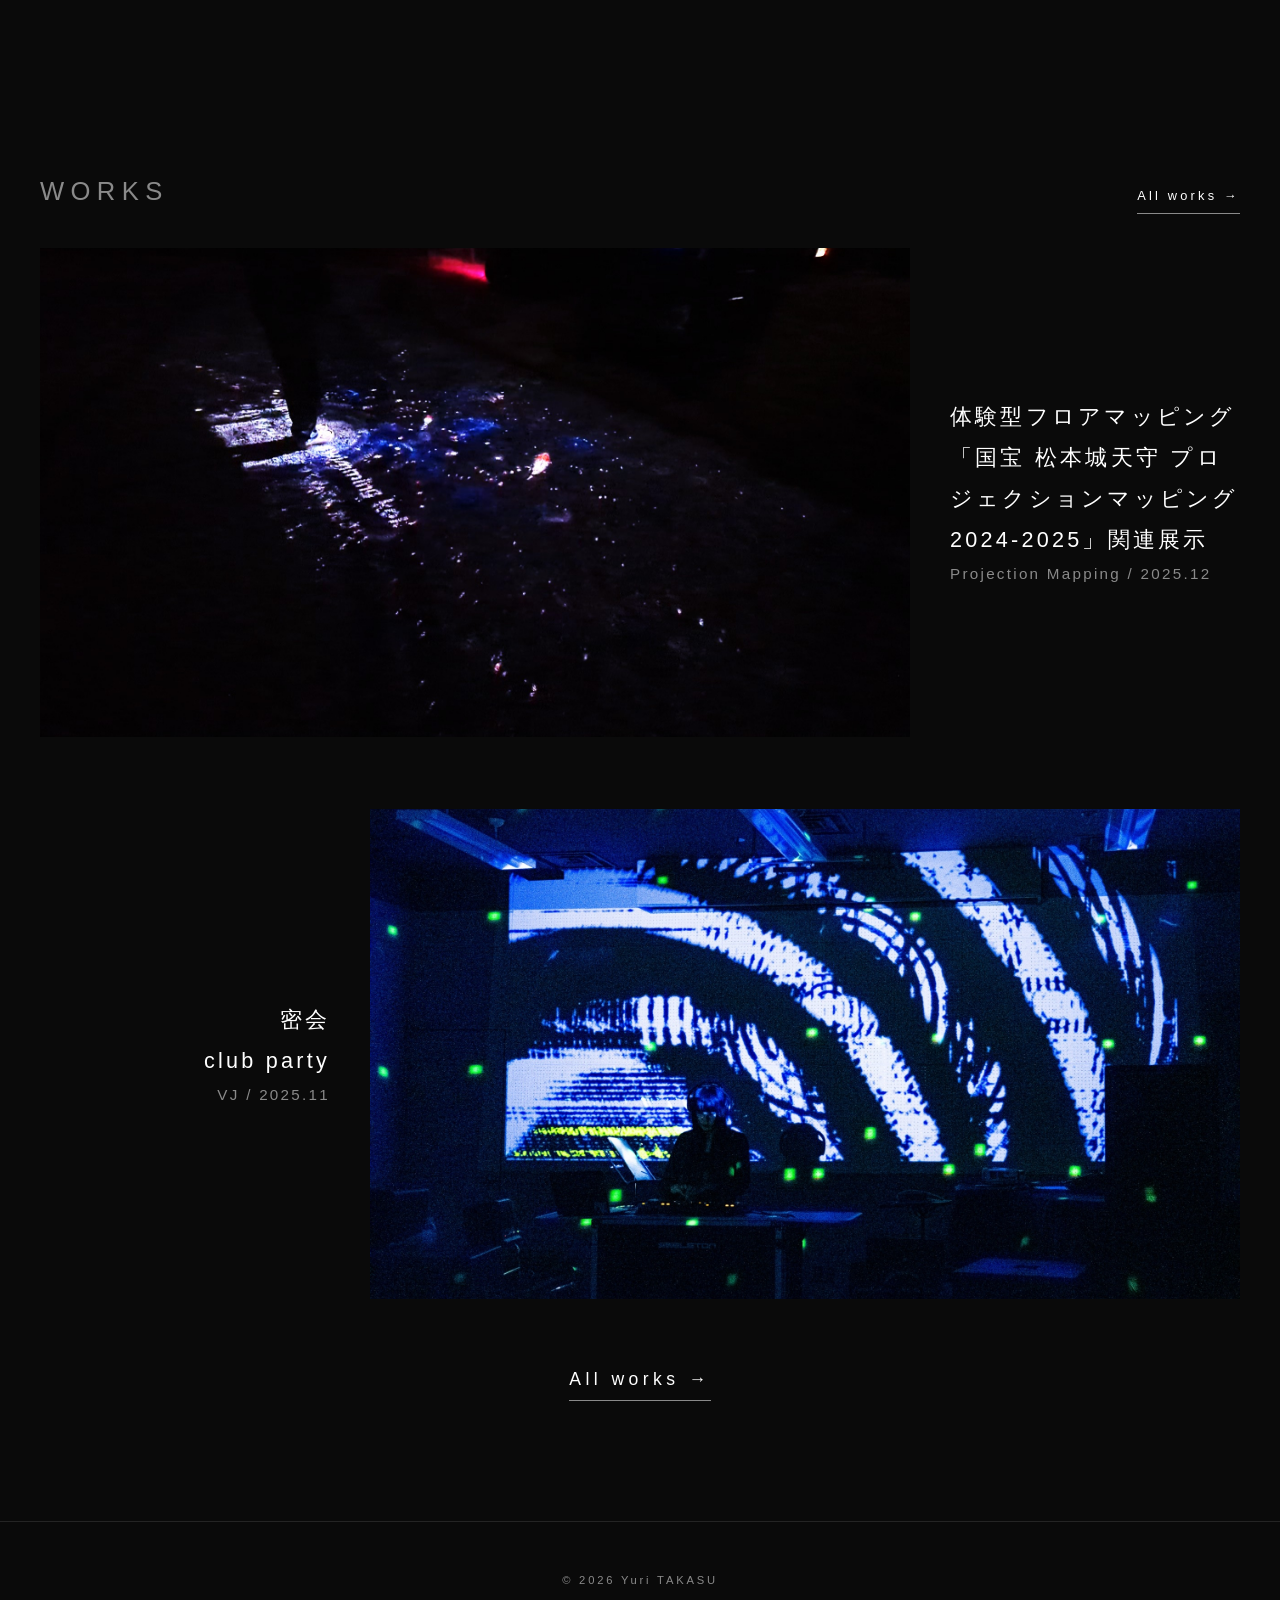
==== commit eba6b071: "Add works 06-11 content, About skills from works, hero slides synced with works, nav/credit/layout t" ====
--- a/index.html
+++ b/index.html
@@ -66,7 +66,7 @@
            （表示する数は script.js の HOME_WORKS_COUNT） -->
       <div class="works-grid" id="home-works"></div>
       <!-- 作品の下にも同じリンクを置く -->
-      <a href="works.html" class="more-link">All works →</a>
+      <a href="works.html" class="more-link more-link-bottom">All works →</a>
     </section>
   </main>
 
--- a/style.css
+++ b/style.css
@@ -9,6 +9,7 @@
   --text: #ffffff;      /* 文字色 */
   --muted: #8a8a8a;     /* 薄い文字色（補足テキスト用） */
   --line: #242424;      /* 区切り線の色 */
+  --accent: #7aa7ff;    /* アクセントカラー（「工夫と学び」の縦線などに使用） */
   --max-width: 1080px;  /* コンテンツの最大幅 */
   --header-h: 80px;     /* 固定ヘッダーの高さ */
 }
@@ -153,9 +154,9 @@
   padding: 120px 40px;
 }
 .section-title {
-  font-size: 0.8rem;
+  font-size: 1.6rem;
   font-weight: 400;
-  letter-spacing: 0.35em;
+  letter-spacing: 0.25em;
   text-transform: uppercase;
   color: var(--muted);
   margin-bottom: 32px;
@@ -173,6 +174,8 @@
   transition: border-color 0.3s;
 }
 .more-link:hover { border-color: var(--text); }
+/* 作品の下の「All works」：中央に置いて、大きくする */
+.more-link-bottom { display: block; width: fit-content; margin: 64px auto 0; font-size: 1.1rem; }
 
 /* ---------- 作品グリッド（2列） ---------- */
 .works-grid {
@@ -184,6 +187,7 @@
   aspect-ratio: 16 / 9;
   overflow: hidden;
 }
+.work-thumb > img { width: 100%; height: 100%; object-fit: cover; }   /* 枠いっぱいに切り抜き（位置は imagePos で変えられる） */
 .work-thumb > * { transition: transform 0.8s ease; }
 .work-card:hover .work-thumb > * { transform: scale(1.04); }
 
@@ -235,34 +239,24 @@
 .section-head .section-title { margin-bottom: 0; }
 .section-head .more-link { margin-top: 0; }
 
-/* ---------- Works：カテゴリリンクとセクション ---------- */
-.category-nav {
-  display: flex;
-  flex-wrap: wrap;
-  align-items: center;
-  gap: 12px 32px;
-  margin-bottom: 20px;
-}
-/* Type は Skill より大きく・明るくして、主役のナビに見せる */
-.category-nav { gap: 14px 40px; margin-bottom: 28px; }
-.category-nav .skill-label { font-size: 0.8rem; color: var(--text); }  /* 「TYPE」ラベル */
-.category-nav a {
-  font-size: 1.05rem;        /* 大きさ（Skill は 0.75rem） */
-  letter-spacing: 0.2em;
-  color: var(--text);        /* 白 */
-  opacity: 0.65;
-  transition: opacity 0.3s;
-}
-.category-nav a:hover { opacity: 1; }
-
-/* スキルの絞り込みボタン */
+/* ---------- Works：レイアウト（上：Skill固定 / 左：Type固定 / 右：一覧） ---------- */
+:root { --skillbar-h: 56px; }                /* 上に固定する Skill バーの高さ */
+
+/* このページだけ横幅を広げる（左のサイドバー分） */
+.works-page { max-width: 1280px; }
+
+/* Skill バー：ヘッダーのすぐ下に固定 */
 .skill-nav {
+  position: sticky;
+  top: var(--header-h);
+  z-index: 50;                               /* ヘッダー(100)より下、本文より上 */
   display: flex;
   flex-wrap: wrap;
   align-items: center;
   gap: 10px;
-  margin-bottom: 80px;
-  padding-bottom: 24px;
+  min-height: var(--skillbar-h);
+  margin-bottom: 40px;
+  background: var(--bg);                     /* スクロールしてきた作品が透けないように */
   border-bottom: 1px solid var(--line);
 }
 .skill-label { font-size: 0.7rem; letter-spacing: 0.3em; color: var(--muted); text-transform: uppercase; margin-right: 12px; }
@@ -282,17 +276,49 @@
 .tag-list a:hover,
 .skill-nav button.active { color: var(--text); border-color: var(--text); }
 
+/* 左：Type のサイドバー + 右：一覧 */
+.works-layout { display: grid; grid-template-columns: 170px 1fr; gap: 56px; align-items: start; }
+
+/* Type：スクロールしても左に残る（Skill バーの下に固定） */
+.category-nav {
+  position: sticky;
+  top: calc(var(--header-h) + var(--skillbar-h) + 32px);
+  display: flex;
+  flex-direction: column;                    /* 縦に並べる */
+  align-items: flex-start;
+  gap: 16px;
+}
+.category-nav .skill-label { font-size: 0.8rem; color: var(--text); margin: 0 0 8px; }  /* 「TYPE」ラベル */
+.category-nav a {
+  font-size: 1.05rem;                        /* 大きさ（Skill は 0.75rem） */
+  letter-spacing: 0.15em;
+  line-height: 1.5;
+  padding-left: 20px;                        /* 字下げ（「TYPE」ラベルより右にずらす。数字で調整） */
+  color: var(--text);
+  opacity: 0.65;
+  transition: opacity 0.3s;
+}
+.category-nav a:hover { opacity: 1; }
+
 /* 絞り込み中に隠す */
 .is-hidden { display: none !important; }
 
 .works-section { margin-bottom: 120px; }
 
-/* カテゴリリンクで移動したとき、見出しの上に余白を残す
-   （数字を大きくすると余白が増えます） */
-.works-section { scroll-margin-top: calc(var(--header-h) + 60px); }  /* 固定ヘッダー分 + 余白 */
+/* リンクで移動したとき、固定のヘッダーと Skill バーの下に余白を残す */
+.works-section { scroll-margin-top: calc(var(--header-h) + var(--skillbar-h) + 32px); }
+
+/* スマホ：Type は一覧の上に横並び（固定なし）、Skill バーは横にスクロール */
+@media (max-width: 899px) {
+  .works-layout { grid-template-columns: 1fr; gap: 24px; }
+  .category-nav { position: static; flex-direction: row; flex-wrap: wrap; align-items: center; gap: 12px 24px; }
+  .category-nav .skill-label { margin: 0; }
+  .category-nav a { padding-left: 0; }       /* スマホでは横並びなので字下げなし */
+  .skill-nav { flex-wrap: nowrap; overflow-x: auto; white-space: nowrap; }
+}
 
 /* ---------- Works：1画面に収める（PCのみ） ----------
-   最初の画面に「見出し・カテゴリリンク・All の1段目と2段目」が
+   最初の画面に「見出し・Skillバー・All の1段目と2段目」が
    ぴったり収まるようにサムネイルの高さを画面の高さから計算します。
    --fit-offset は「サムネイル以外の部分の高さ」の合計（目安）。
      ・2段目が画面からはみ出す → 数字を大きく（例 560px）
@@ -301,13 +327,11 @@
 @media (min-width: 900px) {
   .works-page { padding-top: 40px; }
   .works-page .page-title { margin-bottom: 24px; }
-  .works-page .category-nav { margin-bottom: 16px; }
-  .works-page .skill-nav { margin-bottom: 32px; padding-bottom: 16px; }
   .works-page #all .section-title { margin-bottom: 20px; }
   .works-page #works-all { row-gap: 32px; }
 
   .works-page #works-all {
-    --fit-offset: 560px;
+    --fit-offset: 520px;
   }
   .works-page #works-all .work-thumb {
     aspect-ratio: auto;
@@ -319,6 +343,8 @@
 /* ---------- 作品詳細ページ ---------- */
 #work-detail { padding-top: 40px; }   /* ページ上部の余白（詰めて1画面に収める） */
 .detail-title { margin: 8px 0 24px; }
+/* タイトルの2行目（title の \n より後ろ）は小さく。数字（0.6em）を大きくすると1行目に近づく */
+.detail-title .title-sub { display: block; font-size: 0.6em; margin-top: 0.6em; line-height: 1.6; }
 
 /* 映像（16:9の枠） */
 .detail-video { aspect-ratio: 16 / 9; background: #111; margin-bottom: 24px; }
@@ -331,6 +357,9 @@
   .detail-video { width: min(100%, max(480px, calc((100vh - 340px) * 16 / 9))); }
 }
 .detail-video iframe { width: 100%; height: 100%; border: 0; }
+/* mp4・静止画を入れたとき：枠（16:9）の中に収める（切り抜かず、余白は黒） */
+.detail-video video,
+.detail-video > img { display: block; width: 100%; height: 100%; object-fit: contain; background: #111; }
 .video-empty {
   height: 100%;
   display: flex;
@@ -422,6 +451,131 @@
 .detail-photos img,
 .detail-photos > div { width: 100%; aspect-ratio: 3 / 2; object-fit: cover; }
 
+/* ==========================================================
+   作品詳細：詳細レイアウト（完成カット / 制作過程 / 技術・空間面 / 工夫と学び）
+   ========================================================== */
+
+/* 画像の枠（中の画像は枠いっぱいに切り抜いて表示） */
+.frame { position: relative; overflow: hidden; background: #111; }
+.frame > img,
+.frame > div[class^="ph-"] { position: absolute; inset: 0; width: 100%; height: 100%; object-fit: cover; }
+.frame > video { position: absolute; inset: 0; width: 100%; height: 100%; object-fit: cover; }
+.r-32  { aspect-ratio: 3 / 2; }
+.r-169 { aspect-ratio: 16 / 9; }
+
+/* --- 完成カット：左に大1枚 / 右に小2枚（縦） / その下に横長 --- */
+.gallery { display: grid; grid-template-columns: 2fr 1fr; gap: 16px; }
+.g-main { grid-column: 1; grid-row: 1 / 3; }            /* 左：2行ぶんの高さ */
+.g-side { grid-column: 2; aspect-ratio: 3 / 2; }        /* 右：小さく2枚 */
+.g-wide { grid-column: 1 / -1; aspect-ratio: 21 / 9; }  /* 下：横長 */
+
+/* 完成カット "stack"：全部を1列に縦並び（masonry の列数を1にしたもの） */
+.gallery.masonry.stack { column-count: 1; }
+/* 完成カット "row"：全部を1列に横並び（同じ幅で、高さは各写真の比率のまま） */
+.gallery.row { display: flex; align-items: flex-start; gap: var(--g-col, var(--g-gap, 16px)); }
+.gallery.row .frame { position: static; aspect-ratio: auto; flex: 1 1 0; min-width: 0; }
+.gallery.row .frame > img { position: static; display: block; width: 100%; height: auto; }
+.gallery.row .frame > div[class^="ph-"] { position: static; aspect-ratio: 3 / 2; }
+/* 完成カット "masonry"（標準）：2列。写真は縦横そのままの比率で、枚数も自由 */
+.gallery.masonry { display: block; column-count: 2; column-gap: var(--g-col, var(--g-gap, 16px)); }
+.masonry .frame { position: static; aspect-ratio: auto; break-inside: avoid; margin-bottom: var(--g-gap, 16px); }
+.masonry .frame > img { position: static; display: block; width: 100%; height: auto; }
+.masonry .frame > div[class^="ph-"] { position: static; aspect-ratio: 3 / 2; }   /* 画像がないときの仮の枠 */
+
+/* 完成カット "mosaic"：縦長2枚（左）+ 横長2枚（右に縦積み）。
+   縦長(9:16)の高さと、横長(16:9)2枚＋すき間の高さがほぼ一致するように列の幅を決めている
+   （1.53 は横長の列の幅の比率。切り抜きが気になるときはここを少し変えて調整） */
+.gallery.mosaic { grid-template-columns: 1fr 1fr 1.53fr; }
+.mosaic .g-p { grid-row: 1 / 3; }                 /* 縦長：2行ぶんの高さ */
+.mosaic .g-p1 { grid-column: 1; }
+.mosaic .g-p2 { grid-column: 2; }
+.mosaic .g-l  { grid-column: 3; aspect-ratio: 16 / 9; }   /* 横長 */
+.mosaic .g-l1 { grid-row: 1; }
+.mosaic .g-l2 { grid-row: 2; }
+
+/* --- 制作過程：画像と文章を左右に並べ、項目ごとに入れ替え --- */
+.process { display: flex; flex-direction: column; gap: 72px; }
+.process-item { display: grid; grid-template-columns: 1.4fr 1fr; gap: 48px; align-items: center; }
+.process-item:nth-child(even) { grid-template-columns: 1fr 1.4fr; }   /* 偶数番目は列の幅も入れ替えて、画像の大きさを揃える */
+.process-item:nth-child(even) .process-media { order: 2; }   /* 偶数番目は画像を右に */
+.process-num { display: block; font-size: 0.8rem; letter-spacing: 0.3em; color: var(--accent); margin-bottom: 12px; }
+.process-text h3 { font-size: 1.15rem; font-weight: 400; letter-spacing: 0.12em; margin-bottom: 12px; }
+.process-text p { font-size: 0.9rem; color: var(--muted); }
+
+/* Before / After：1つの枠を左右に分ける */
+.compare { display: grid; grid-template-columns: 1fr 1fr; gap: 2px; }
+.compare-half { position: relative; overflow: hidden; }
+.compare-half > img,
+.compare-half > div[class^="ph-"] { position: absolute; inset: 0; width: 100%; height: 100%; object-fit: cover; }
+.compare-label {
+  position: absolute; top: 12px; left: 12px;
+  font-size: 0.65rem; letter-spacing: 0.25em; text-transform: uppercase;
+  padding: 3px 10px; background: rgba(0, 0, 0, 0.6);
+}
+
+/* スライドカード：クリックでページ送り（重ねた画像を切り替える） */
+.slider { cursor: pointer; }
+.sl-item { position: absolute; inset: 0; opacity: 0; transition: opacity 0.5s; }
+.sl-item.active { opacity: 1; }
+.sl-item > img,
+.sl-item > div[class^="ph-"] { position: absolute; inset: 0; width: 100%; height: 100%; object-fit: cover; }
+.slider-btn {
+  position: absolute; top: 50%; transform: translateY(-50%);
+  width: 40px; height: 40px;
+  font: inherit; font-size: 1rem; color: var(--text);
+  background: rgba(0, 0, 0, 0.5); border: 0; cursor: pointer;
+  transition: background 0.3s;
+}
+.slider-btn:hover { background: rgba(0, 0, 0, 0.8); }
+.slider-btn.prev { left: 12px; }
+.slider-btn.next { right: 12px; }
+/* 画像に重ねる注釈（右上）。右下のページ数・左右中央の矢印とは位置が重ならない
+   下に置きたいときは top を bottom に、左に置きたいときは right を left に変える */
+.slide-note {
+  position: absolute; right: 12px; top: 12px;
+  text-align: right;
+  max-width: calc(100% - 24px);
+  font-size: 0.8rem; line-height: 1.7; letter-spacing: 0.08em;
+  padding: 4px 12px;
+  background: rgba(0, 0, 0, 0.65);          /* 文字が読みやすい黒の座布団 */
+}
+.slider-count {
+  position: absolute; bottom: 12px; right: 12px;
+  font-size: 0.7rem; letter-spacing: 0.2em;
+  padding: 2px 10px; background: rgba(0, 0, 0, 0.6);
+}
+
+/* --- 技術・空間面：設置図 + 写真2枚、それぞれ下に1行説明 --- */
+.tech-figure { margin: 0 0 40px; }
+.tech-photos { display: grid; grid-template-columns: 1fr 1fr; gap: 16px; }
+.tech-figure figcaption { margin-top: 12px; font-size: 0.8rem; color: var(--muted); letter-spacing: 0.08em; }
+
+/* --- 工夫と学び：左にアクセントカラーの縦線 --- */
+.learnings {
+  margin: 0;
+  padding-left: 24px;
+  border-left: 2px solid var(--accent);   /* 縦線の太さ・色 */
+  max-width: 640px;
+  line-height: 2;
+}
+
+/* スマホ：すべて1列に */
+@media (max-width: 640px) {
+  .gallery { grid-template-columns: 1fr; }
+  .gallery.masonry { column-count: 1; }
+  .g-main { grid-column: 1; grid-row: auto; aspect-ratio: 3 / 2; }
+  .g-side { grid-column: 1; }
+  /* mosaic：スマホは、縦長2枚を横に並べ、その下に横長を1枚ずつ */
+  .gallery.mosaic { grid-template-columns: 1fr 1fr; }
+  .mosaic .g-p { grid-row: 1; aspect-ratio: 9 / 16; }
+  .mosaic .g-l { grid-column: 1 / -1; }
+  .mosaic .g-l1 { grid-row: 2; }
+  .mosaic .g-l2 { grid-row: 3; }
+  .process-item,
+  .process-item:nth-child(even) { grid-template-columns: 1fr; gap: 20px; }
+  .process-item:nth-child(even) .process-media { order: 0; }
+}
+
 /* 使用スキルのタグ */
 .tag-list { list-style: none; display: flex; flex-wrap: wrap; gap: 12px; }
 /* 枠線などは .tag-list a（スキル絞り込みボタンと共通）側で指定 */
@@ -429,10 +583,10 @@
 .tag-list a { padding: 4px 16px; display: inline-block; }
 
 /* 前後の作品へのリンク */
+/* 上段：前の作品（左）・次の作品（右）／下段：All works（中央） */
+.detail-nav-row { display: flex; justify-content: space-between; gap: 16px; }
+.detail-nav-all { display: block; margin-top: 40px; text-align: center; font-size: 1.1rem; }
 .detail-nav {
-  display: flex;
-  justify-content: space-between;
-  gap: 16px;
   margin-top: 120px;
   padding-top: 32px;
   border-top: 1px solid var(--line);
@@ -451,15 +605,29 @@
 }
 
 /* ---------- About：スキル一覧 ---------- */
-.skill-list { list-style: none; border-top: 1px solid var(--line); max-width: 560px; }
+/* 二段組み：左右2列（スマホでは1列） */
+.skill-list {
+  list-style: none;
+  display: grid;
+  grid-template-columns: 1fr 1fr;
+  column-gap: 48px;
+  max-width: 640px;
+}
+.skill-list li:nth-child(-n+2) { border-top: 1px solid var(--line); }   /* 先頭の2つの上に線 */
 .skill-list li {
   display: flex;
   justify-content: space-between;
-  padding: 16px 0;
+  padding: 9px 0;            /* 1行の高さ（大きくすると広がる） */
   border-bottom: 1px solid var(--line);
   font-size: 0.9rem;
 }
 .skill-list span { color: var(--muted); font-size: 0.8rem; }
+/* 作品詳細のクレジット：About の Skills（二段組み）の変更前と同じ、1列・ゆったりした表示 */
+.skill-list.credit-list { display: block; max-width: 560px; border-top: 1px solid var(--line); }
+.skill-list.credit-list li { padding: 16px 0; }
+.skill-list.credit-list li:nth-child(-n+2) { border-top: 0; }
+.skill-list a { transition: color 0.3s; }
+.skill-list a:hover { color: var(--accent); }
 
 .about-block { margin-bottom: 96px; }
 
@@ -545,7 +713,25 @@
   .profile-reverse { flex-direction: column-reverse; }  /* トップは文章が先に書いてあるので、順番を逆にして画像を上に */
   .profile-img { width: 160px; }
   .detail-photos { grid-template-columns: 1fr; }
-  .detail-nav { flex-direction: column; text-align: center; }
+  .detail-nav-row { flex-direction: column; text-align: center; }
+  /* 座布団：縦書きの文字に合わせて、左側にも縦長の黒のグラデーションを足す
+     （上下のグラデーションはそのまま。0.75 が濃さ、55% が右へどこまで暗くするか） */
+  .slide::before {
+    background:
+      linear-gradient(to right, rgba(0, 0, 0, 0.75) 0%, rgba(0, 0, 0, 0) 55%),
+      linear-gradient(to bottom, rgba(0, 0, 0, 0.6) 0%, rgba(0, 0, 0, 0) 25%, rgba(0, 0, 0, 0) 60%, rgba(0, 0, 0, 0.7) 100%);
+  }
+  /* ヒーローの文字：スマホでは縦書き（右の列がカテゴリ、その左がタイトル）。左下に置く */
+  .slide-caption {
+    writing-mode: vertical-rl;
+    max-height: 60%;          /* 長いタイトルは、この高さで次の列に折り返す */
+    letter-spacing: 0.15em;
+    line-height: 1.8;
+  }
+  .cap-cat { display: block; margin-block-end: 8px; opacity: 0.7; font-size: 0.7rem; }
+  .cap-sep { display: none; }
+  .skill-list { grid-template-columns: 1fr; }
+  .skill-list li:nth-child(2) { border-top: 0; }
 }
 
 /* ---------- トップページ：About me を大きく ----------
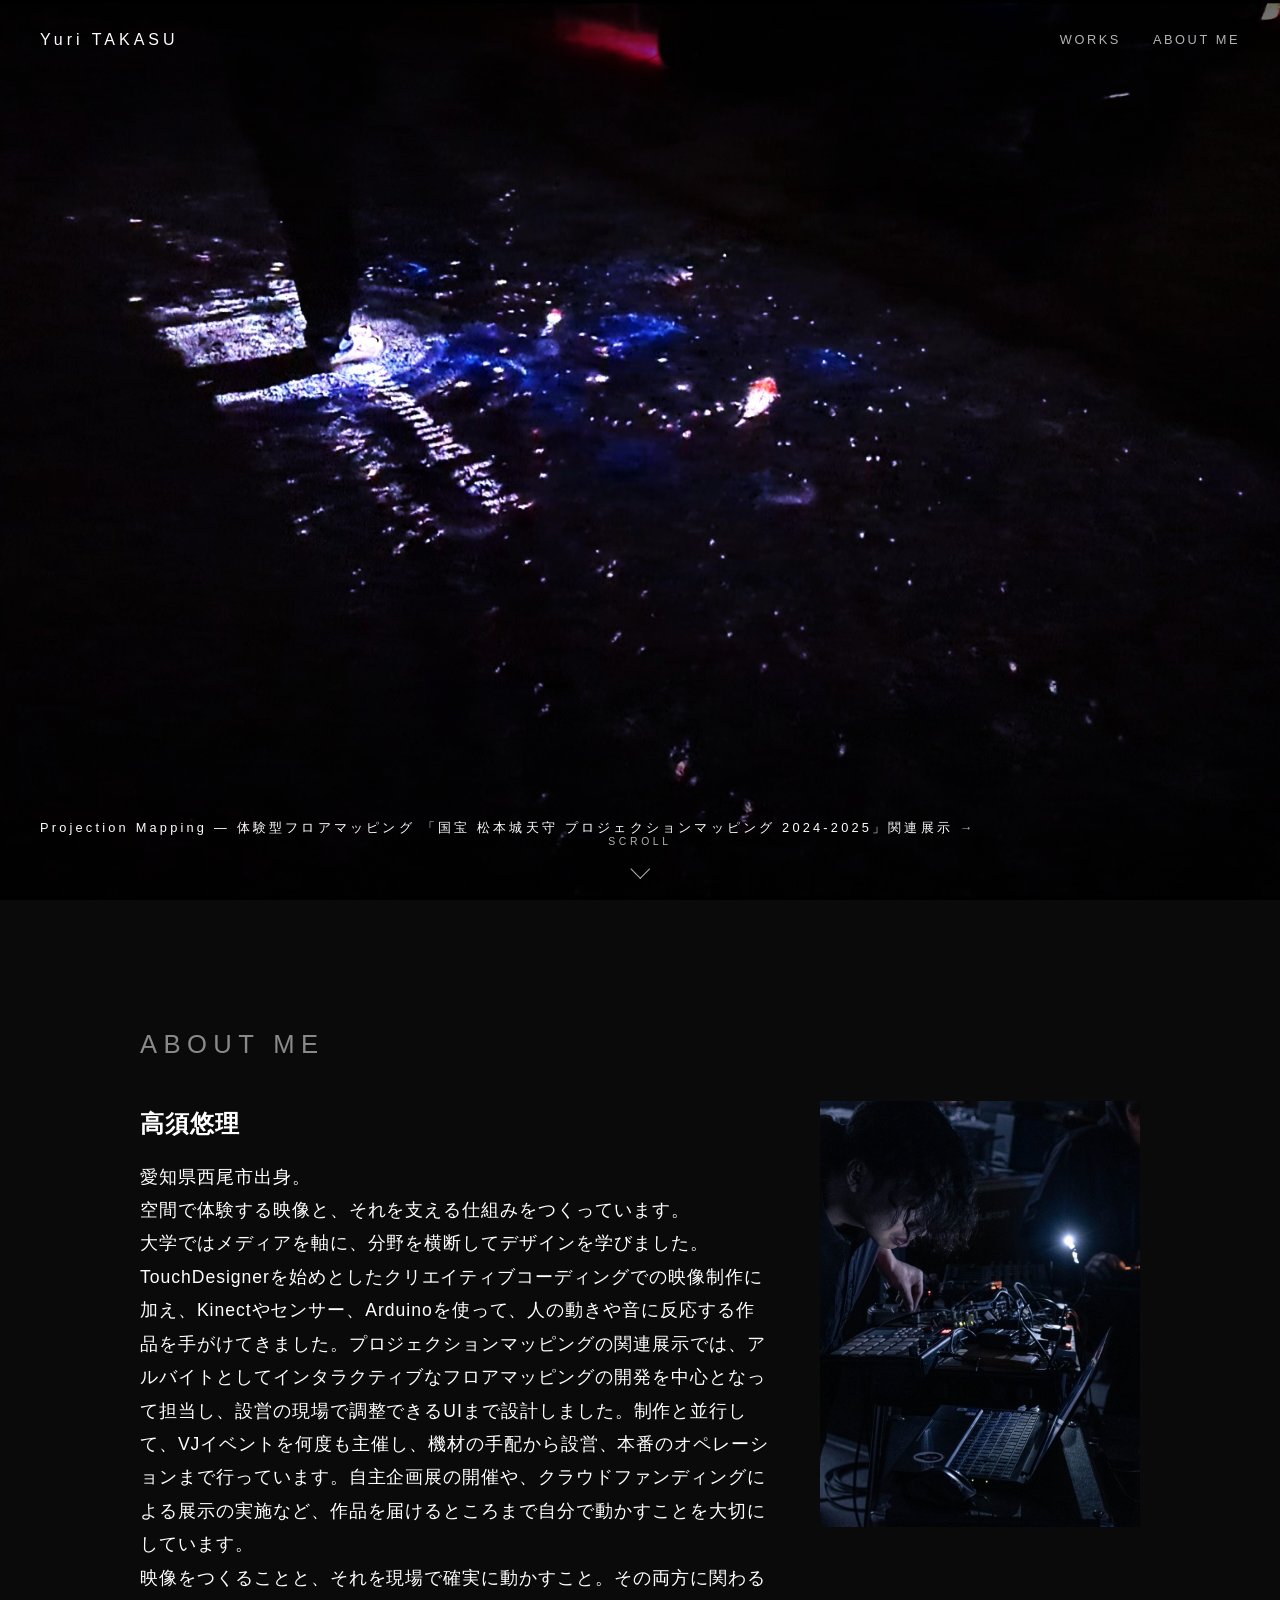
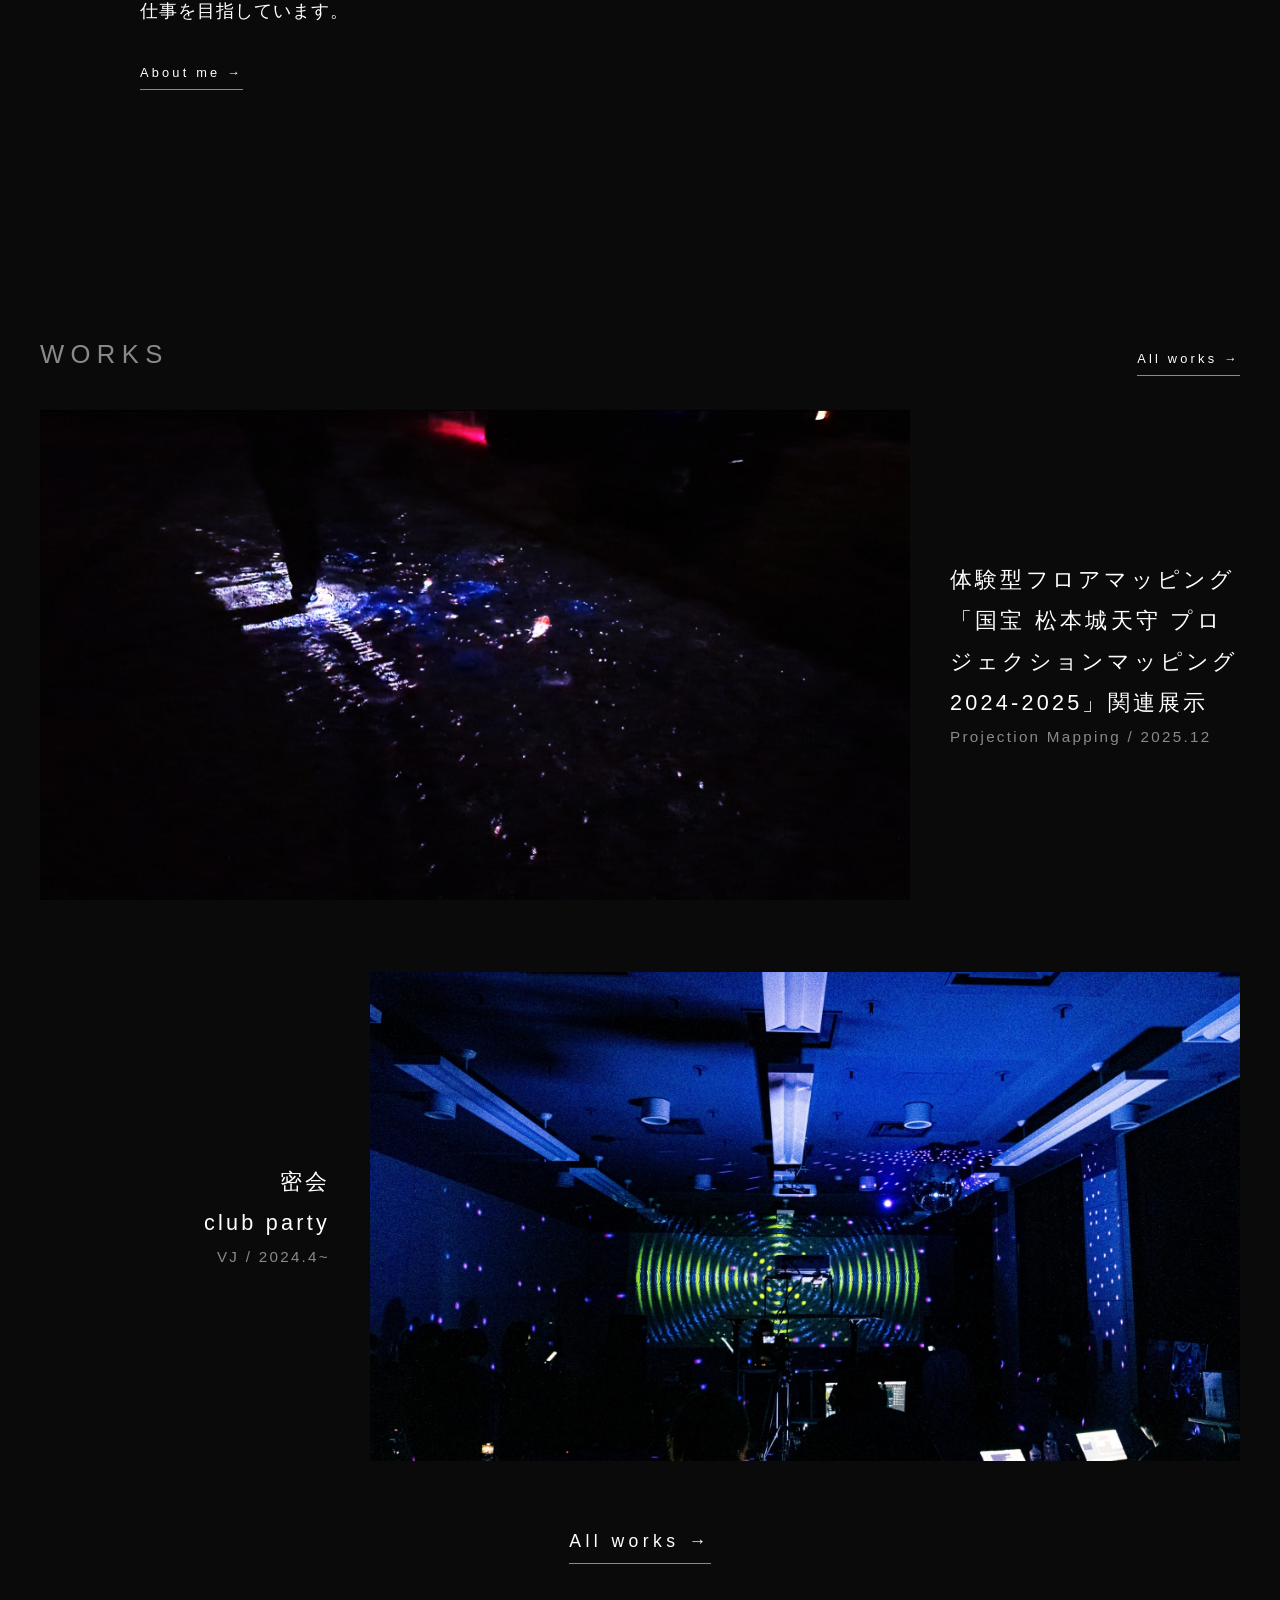
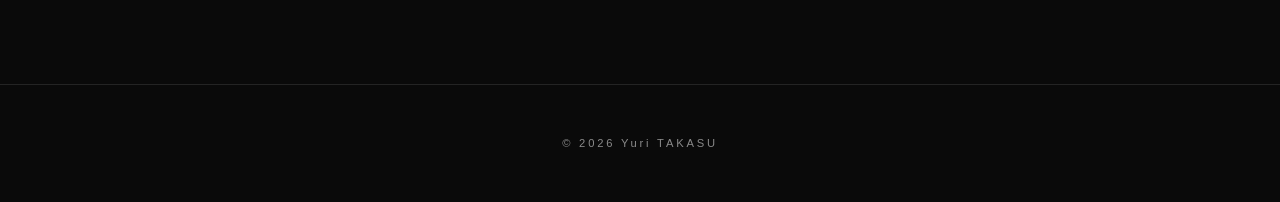
==== commit 6d1ff314: "Add profile and exhibition history, share intro via site.js, update works 01/02/04 Co-Authored-By: C" ====
--- a/index.html
+++ b/index.html
@@ -43,11 +43,9 @@
       <!-- 左：文章 / 右：プロフィール画像（About meページと同じ images/profile.jpg） -->
       <div class="profile profile-reverse">
         <div class="profile-text">
-          <!-- ▼ ここの文章を自分の紹介文に書き換え -->
-          <p>
-            VJ・プロジェクションマッピングを中心に、光と映像で空間を作っています。
-            ここに簡単な自己紹介文を入れてください。ああああああああああああああああああああああああああああああああああああああああああああああああああああああああああああああああああああああああああああああああああああああああああああああああああああああああああああああああああああああああああああああああああああああああああああああああああああああああああああああああああああああああああああああああああああああああああああああああああああああああああああああああああああああああああああああああああああああああああああああああああああああああああああああああああああああああああああああああああ
-          </p>
+          <!-- 名前とプロフィール文：site.js の nameJa / profile で編集（About me と共通） -->
+          <p><strong class="profile-name" data-site="nameJa"></strong></p>
+          <p data-site="profile"></p>
           <a href="about.html" class="more-link">About me →</a>
         </div>
         <img src="images/profile.jpg" alt="プロフィール画像" class="profile-img">
--- a/style.css
+++ b/style.css
@@ -190,6 +190,9 @@
 .work-thumb > img { width: 100%; height: 100%; object-fit: cover; }   /* 枠いっぱいに切り抜き（位置は imagePos で変えられる） */
 .work-thumb > * { transition: transform 0.8s ease; }
 .work-card:hover .work-thumb > * { transform: scale(1.04); }
+/* 作品ごとの拡大（imageZoom → --z）。ホバー時はそこからさらに少し拡大 */
+.work-thumb > img { transform: scale(var(--z, 1)); }
+.work-card:hover .work-thumb > img { transform: scale(calc(var(--z, 1) * 1.04)); }
 
 .work-title { margin-top: 16px; font-size: 0.95rem; letter-spacing: 0.15em; }
 .work-meta  { font-size: 0.75rem; color: var(--muted); letter-spacing: 0.15em; }
@@ -469,6 +472,21 @@
 .g-side { grid-column: 2; aspect-ratio: 3 / 2; }        /* 右：小さく2枚 */
 .g-wide { grid-column: 1 / -1; aspect-ratio: 21 / 9; }  /* 下：横長 */
 
+/* 完成カットの下に足すグリッド（galleryGrid）：同じ大きさの正方形で並べる。PCは4列、スマホは2列 */
+.gallery-grid { display: grid; grid-template-columns: repeat(4, 1fr); gap: 16px; margin-top: 16px; }
+.gallery-grid .gallery-item { aspect-ratio: 1 / 1; overflow: hidden; }
+.gallery-grid .gallery-item > * { display: block; width: 100%; height: 100%; object-fit: cover; }
+@media (max-width: 640px) { .gallery-grid { grid-template-columns: repeat(2, 1fr); gap: 8px; } }
+/* 動画＋写真の組（mediaPairs）：上に動画（幅いっぱい）、下に写真を2枚ずつ横並び */
+.media-pairs { display: grid; gap: 64px; }   /* 組と組の間隔（上から順に並ぶ） */
+.media-pair { display: grid; gap: 16px; min-width: 0; }
+.media-pair-title { font-size: 1.2rem; font-weight: 400; letter-spacing: 0.15em; }
+.media-pair-text { font-size: 0.85rem; line-height: 2; color: var(--muted); }
+.media-pair video { display: block; width: 100%; aspect-ratio: 16 / 9; object-fit: contain; background: #111; }
+.media-pair-photos { display: grid; grid-template-columns: 1fr 1fr; gap: 16px; align-items: start; }
+.media-pair-photos:empty { display: none; }
+.media-pair-photos img { display: block; width: 100%; height: auto; }
+@media (max-width: 640px) { .media-pair, .media-pair-photos { gap: 8px; } }
 /* 完成カット "stack"：全部を1列に縦並び（masonry の列数を1にしたもの） */
 .gallery.masonry.stack { column-count: 1; }
 /* 完成カット "row"：全部を1列に横並び（同じ幅で、高さは各写真の比率のまま） */
@@ -643,6 +661,13 @@
 .profile-reverse { justify-content: space-between; }  /* トップ用：文章が左、画像が右 */
 .profile-text { flex: 1; }
 .profile-text p { max-width: 560px; }
+/* About me の名前（大きさは font-size で調整） */
+.profile-name { display: block; font-size: 1.5rem; font-weight: 700; margin-bottom: 0.6em; }
+/* 大学・主な展示等 */
+.profile-heading { font-size: 0.85rem; font-weight: 700; margin: 2em 0 0.5em; opacity: 0.6; }
+.profile-history { list-style: none; padding: 0; }
+.profile-history li { display: flex; gap: 20px; }
+.profile-history span { flex: none; }   /* 年の部分 */
 /* トップ用：文章を写真側へ広げる（もっと伸ばすなら数字を増やす） */
 .profile-reverse .profile-text p { max-width: 760px; }
 
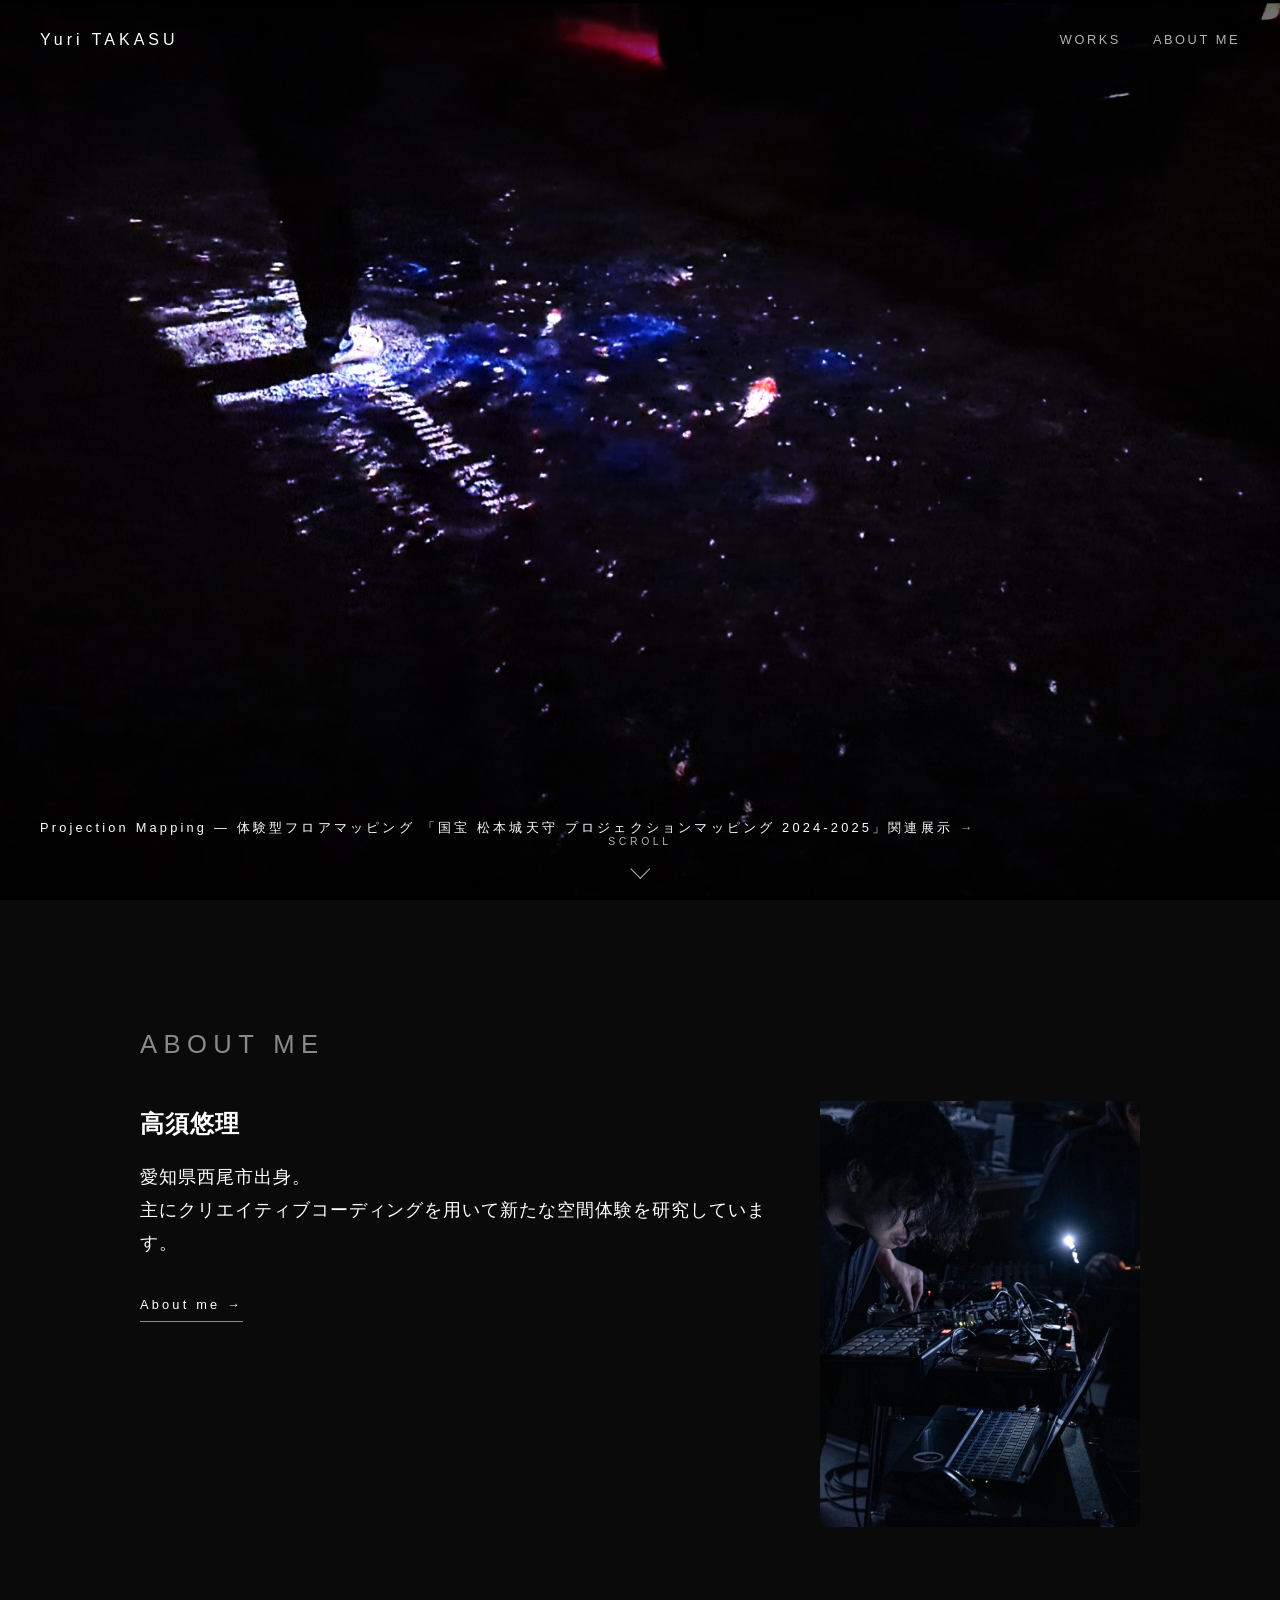
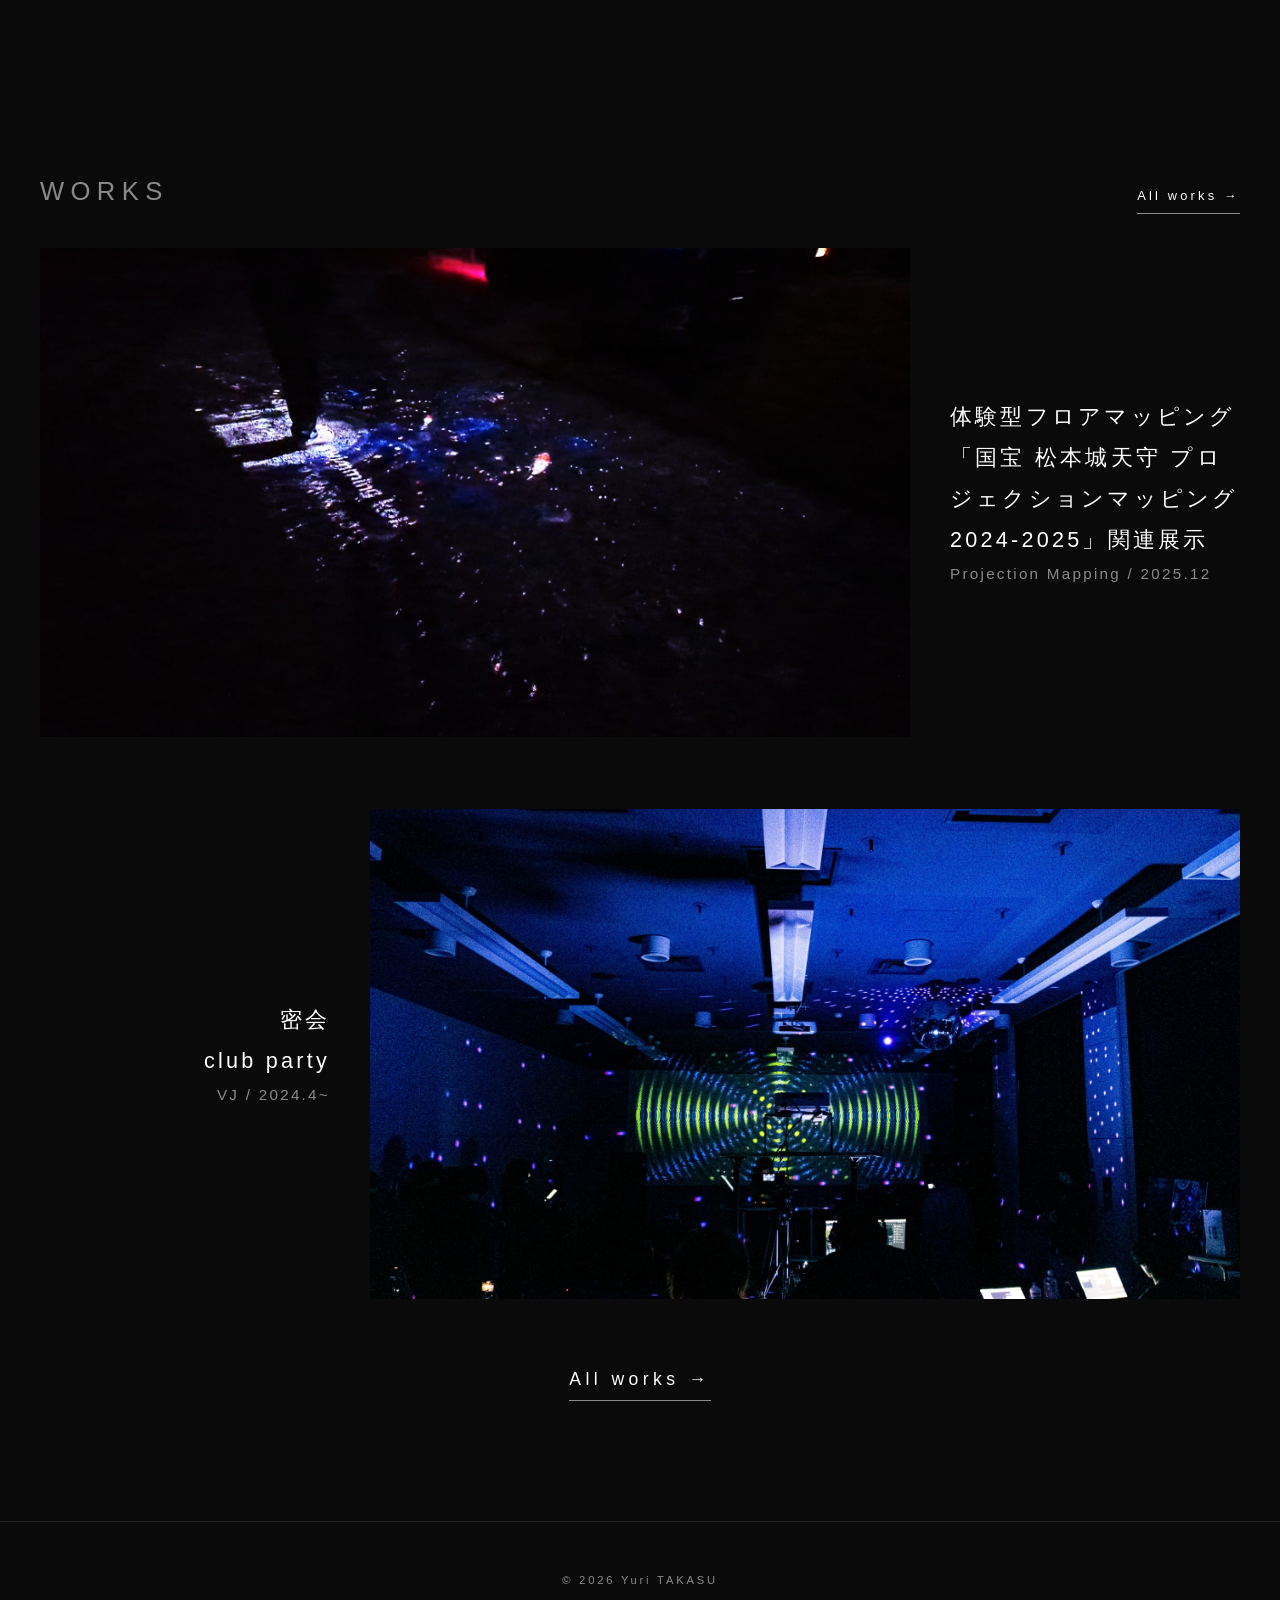
==== commit 4acb106d: "Add contact address, shorter intro on top page, update profile text, still image for work-01 process" ====
--- a/index.html
+++ b/index.html
@@ -43,9 +43,9 @@
       <!-- 左：文章 / 右：プロフィール画像（About meページと同じ images/profile.jpg） -->
       <div class="profile profile-reverse">
         <div class="profile-text">
-          <!-- 名前とプロフィール文：site.js の nameJa / profile で編集（About me と共通） -->
+          <!-- 名前と短い紹介文：site.js の nameJa / profileShort で編集 -->
           <p><strong class="profile-name" data-site="nameJa"></strong></p>
-          <p data-site="profile"></p>
+          <p data-site="profileShort"></p>
           <a href="about.html" class="more-link">About me →</a>
         </div>
         <img src="images/profile.jpg" alt="プロフィール画像" class="profile-img">
